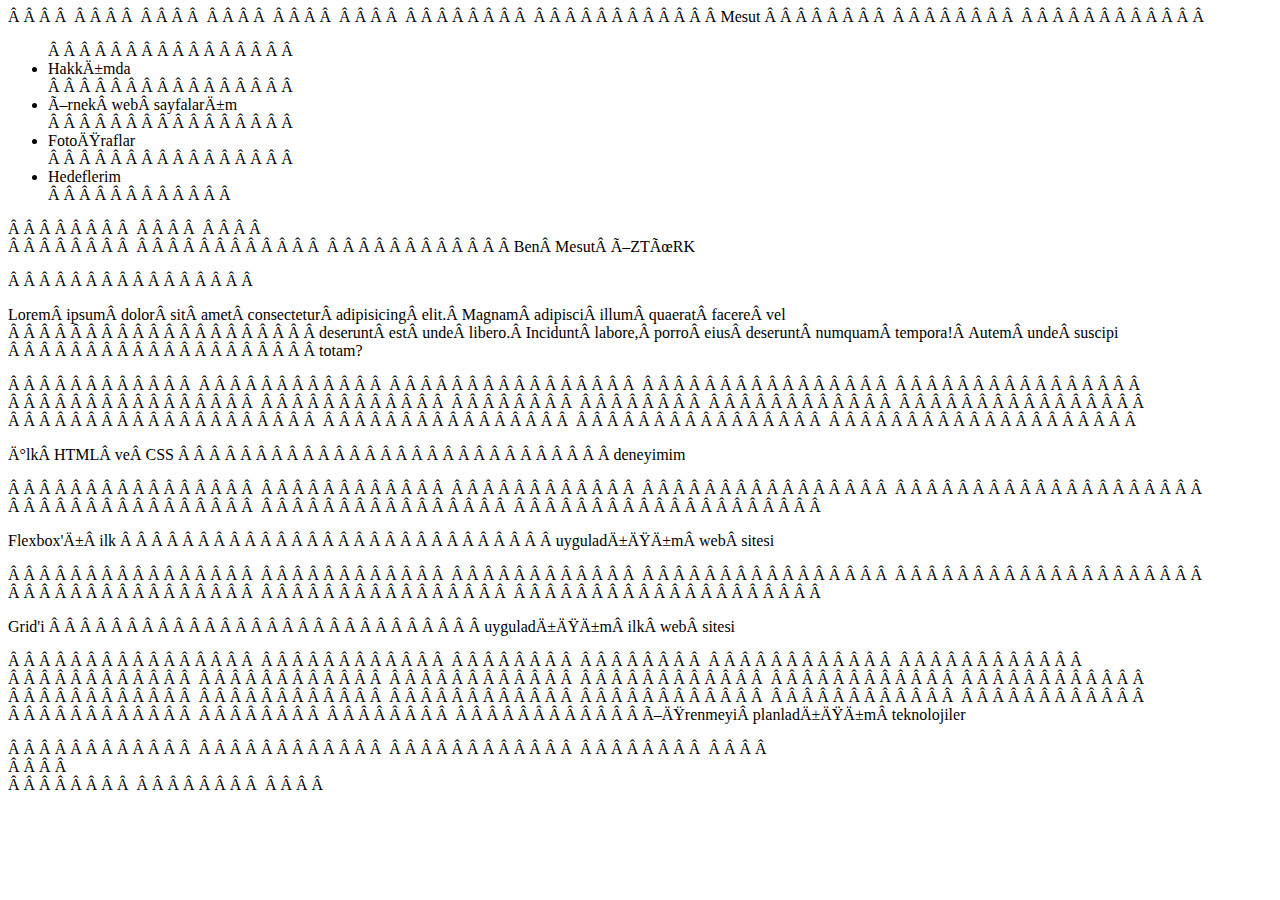
==== index.html @ 5a2f9ac0 "Update" ====
<!DOCTYPE html> 
 <html lang="en"> 
  
 <head> 
     <meta charset="UTF-8"> 
     <meta http-equiv="X-UA-Compatible" content="IE=edge"> 
     <meta name="viewport" content="width=device-width, initial-scale=1.0"> 
     <title>Document</title> 
     <link rel="stylesheet" href="style.css"> 
 </head> 
  
 <body> 
     <nav class="navigation"> 
         <div class="nav--right"> 
             <a href="#">Mesut</a> 
         </div> 
         <div class="nav--left"> 
             <ul> 
                 <li><a href="#works" class="about-me">Hakkımda</a></li> 
                 <li><a href="#samples" class="my-web-pages">Örnek web sayfalarım</a></li> 
                 <li><a href="#photos" class="my-photos">Fotoğraflar</a></li> 
                 <li><a href="#goals" class="my-goals">Hedeflerim</a></li> 
  
             </ul> 
         </div> 
  
     </nav> 
     <main> 
         <div id="works" class="works"> 
  
             <img src="images/1.jpg" alt="profile" class="profile"> 
             <div class="about"><p class="about-me__text">Ben <span>Mesut ÖZTÜRK</span></p> 
  
                 <p>Lorem ipsum dolor sit amet consectetur adipisicing elit. Magnam adipisci illum quaerat facere vel 
                     deserunt est unde libero. Incidunt labore, porro eius deserunt numquam tempora! Autem unde suscipi 
                     totam?</p></div> 
              
  
             <div class="links"> 
                 <div class="github"><a href="https://github.com/drmst" target="_blank"><img src="github.svg" alt="" 
                             class="svg"></a></div> 
                 <div class="linkedin"><a href="https://www.linkedin.com/in/mstoztrk/" target="_blank"><img 
                             src="linkedin.svg" alt="" class="svg"></a></div> 
                 <div class="codepen"><a href="https://codepen.io/drmst/" target="_blank"><img src="codepen.svg" alt="" 
                             class="svg"></a></div> 
                 <div class="instagram"><a href="https://www.instagram.com/oztmesut/" target="_blank"><img 
                             src="instagram.svg" alt="" class="svg"></a></div> 
  
             </div> 
         </div> 
         <div id="samples" class="samples"> 
             <div class="sample samples__stack"> 
                 <div class="sample--top"> 
                     <img src="images/stack.svg" alt="stack" class="stack-svg icon"> 
                 </div> 
                 <div class="sample--bottom sample--bottom__stack"> 
                     <p><a href="https://codepen.io/drmst/pen/zYLqzRN" class="link-text" target="_blank">İlk HTML ve CSS 
                             deneyimim</a></p> 
                 </div> 
             </div> 
             <div class="sample samples__bootstrap"> 
                 <div class="sample--top"> 
                     <img src="images/bootstrap.svg" alt="bootstrap" class="bootstrap-svg icon"> 
                 </div> 
                 <div class="sample--bottom sample--bottom__bootstrap"> 
                     <p><a href="https://codepen.io/drmst/pen/YzOyZRL" class="link-text" target="_blank">Flexbox'ı ilk 
                             uyguladığım web sitesi</a></p> 
                 </div> 
             </div> 
             <div class="sample samples__grid"> 
                 <div class="sample--top"> 
                     <img src="images/grid.svg" alt="grid" class="grid-svg icon"> 
                 </div> 
                 <div class="sample--bottom sample--bottom__grid"> 
                     <p><a href="https://codepen.io/drmst/pen/WNgQpaV" class="link-text" target="_blank">Grid'i 
                             uyguladığım ilk web sitesi</a></p> 
                 </div> 
             </div> 
         </div> 
         <div id="photos" class="photos"> 
             <img src="images/1.jpg" alt="" class="photo"> 
             <img src="images/2.jpg" alt="" class="photo"> 
             <img src="images/3.jpg" alt="" class="photo"> 
             <img src="images/4.jpg" alt="" class="photo"> 
             <img src="images/5.jpg" alt="" class="photo"> 
             <img src="images/6.jpg" alt="" class="photo"> 
             <img src="images/7.jpg" alt="" class="photo"> 
             <img src="images/8.jpg" alt="" class="photo"> 
             <img src="images/9.jpg" alt="" class="photo"> 
             <img src="images/10.jpg" alt="" class="photo"> 
             <img src="images/11.jpg" alt="" class="photo"> 
             <img src="images/12.jpg" alt="" class="photo"> 
             <img src="images/13.jpg" alt="" class="photo"> 
             <img src="images/14.jpg" alt="" class="photo"> 
             <img src="images/15.jpg" alt="" class="photo"> 
         </div> 
         <div id="goals" class="goals"> 
             <p class="hedefler">Öğrenmeyi planladığım teknolojiler</p> 
  
             <div class="goal javascript"><img src="/images/javascript.svg" alt="javascript" 
                     class="goal__svg javascript"></div> 
             <div class="goal react"><img src="/images/react.svg" alt="react" class="goal__svg react"></div> 
             <div class="goal json"><img src="/images/json.svg" alt="json" class="goal__svg json"></div> 
         </div> 
     </main> 
     <footer> 
         <div class="contact"> 
  
         </div> 
     </footer> 
 </body> 
  
 </html>
---- style.css ----
* {
    padding: 0px;
    margin: 0px;
    font-family: 'Segoe UI', Tahoma, Geneva, Verdana, sans-serif;
    list-style: none;
    text-decoration: none;
    box-sizing: border-box;
    scroll-behavior: smooth;
    max-width: 100%;
}




nav {
    height: 50px;
    width: 100%;
    background-color: #9e9d9d57;
    position: fixed;
    display: flex;
    justify-content: space-between;
    align-items: center;
    backdrop-filter: blur(20px);
    z-index: 999;
}


.nav--left li {
    display: inline;

}

.nav--left a {
    margin: auto 5px;
    padding: 5px;
    font-size: 16px;
    border-radius: 5px;
    color: #000000;
    text-shadow: 1px 1px 5px #ffffff;

}

.about-me {
    background-color: #E3FDFD;
}

.my-web-pages {
    background-color: #CBF1F5;
}

.my-goals {
    background-color: #71C9CE;
}

.my-photos {
    background-color: #A6E3E9;
}


.nav--right a {
    font-size: 20px;
    font-weight: 600;
    margin-left: 10px;
    padding: 5px;
    border-radius: 5%;
    background-color: #ffffff;

}

.works {
    height: 100vh;
    padding: 10vh 100px;
    background-color: #E3FDFD;
    font-size: 26px;
    display: flex;
    align-items: center;
    justify-content: center;
    flex-direction: column;
}

.about {
    width: 90vh;
    height: 60vh;
}

span {
    font-weight: 600;
}

p {
    display: block;
    text-align: center;
    padding: 40px 10%;
    font-size: 24px;

}

.profile {
    margin-top: min(20px, 5%);
    border-radius: 50%;
    height: 30vh;
    width: 30vh;
    object-fit: cover;
}

.links {
    display: flex;
    justify-content: center;
    margin-top: 30px;
}

.svg {
    width: 50px;
    padding: 10px;
}


.samples {
    display: flex;
    justify-content: center;
    width: 100vw;
    background-color: #CBF1F5;
}




.sample {
    min-width: 200px;
    max-width: 300px;
    height: 300px;
    border: solid black 1px;
    margin: 100px 20px;
    border-radius: 25px 0 25px 0;
}

.sample--top {
    height: 30%;
    display: flex;
    justify-content: center;
    align-items: center;
}

.sample--bottom {
    height: 70%;
    border-radius: 25px 0 25px 0;

}

.sample--bottom__stack {
    background-color: #a4f2c6;
}

.sample--bottom__bootstrap {
    background-color: #d7a4f2;
}

.sample--bottom__grid {
    background-color: #eff2a4;
}

.icon {
    height: 60%;

}

.link-text {
    color: black;
}

.link-text:visited {
    color: black;
}

.link-text:hover {
    color: blue;
    text-decoration: underline;

}

.photos {
    display: flex;
    flex-wrap: wrap;
    background-color: #A6E3E9;
    justify-content: space-around;
    padding: 20px 200px;

}

.photos>img:hover {
    transform: scale(110%);
    transition: 0.2s;
}

.photo {
    max-height: 330px;
    max-width: 250px;
    height: auto;
    display: block;
    margin: 10px;
    object-fit: cover;
    border-radius: 15px;
}

.goals {
    height: 100vh;
    background-color: #71C9CE;
    display: flex;
    align-items: center;
    justify-content: center;
}

.goal {
    min-width: 200px;
    max-width: 300px;
    height: 300px;
    border: solid 1px black;
    margin: 10px 20px;
    border-radius: 25px 0 25px 0;
    display: flex;
    justify-content: center;
    align-items: center;
}

.hedefler {
    font-size: 24px;
}

.goal__svg {
    height: 50%;
}

.javascript {
    background-color: #e1e81c;
}

.react {
    background-color: #25d5e5;
}

.json {
    background-color: #bbbbbb;
}

@media screen and (max-width: 1000px) {
    .samples {
        display: flex;
        flex-wrap: wrap;
    }

    .sample {
        width: 40%;
        height: 300px;
        border: solid black 1px;
        margin: 50px 20px;
        border-radius: 25px 0 25px 0;
    }

    .photo {
        width: 45%;
        height: auto;
        display: block;
        margin: 10px;
        object-fit: cover;
        border-radius: 15px;
    }

    .goals {
        display: flex;
        flex-wrap: wrap;
    }

    .goal {

        width: 40%;
        border: solid 1px black;
        margin: 10px 20px;
        border-radius: 25px 0 25px 0;
        display: flex;
        justify-content: center;
        align-items: center;
    }
}
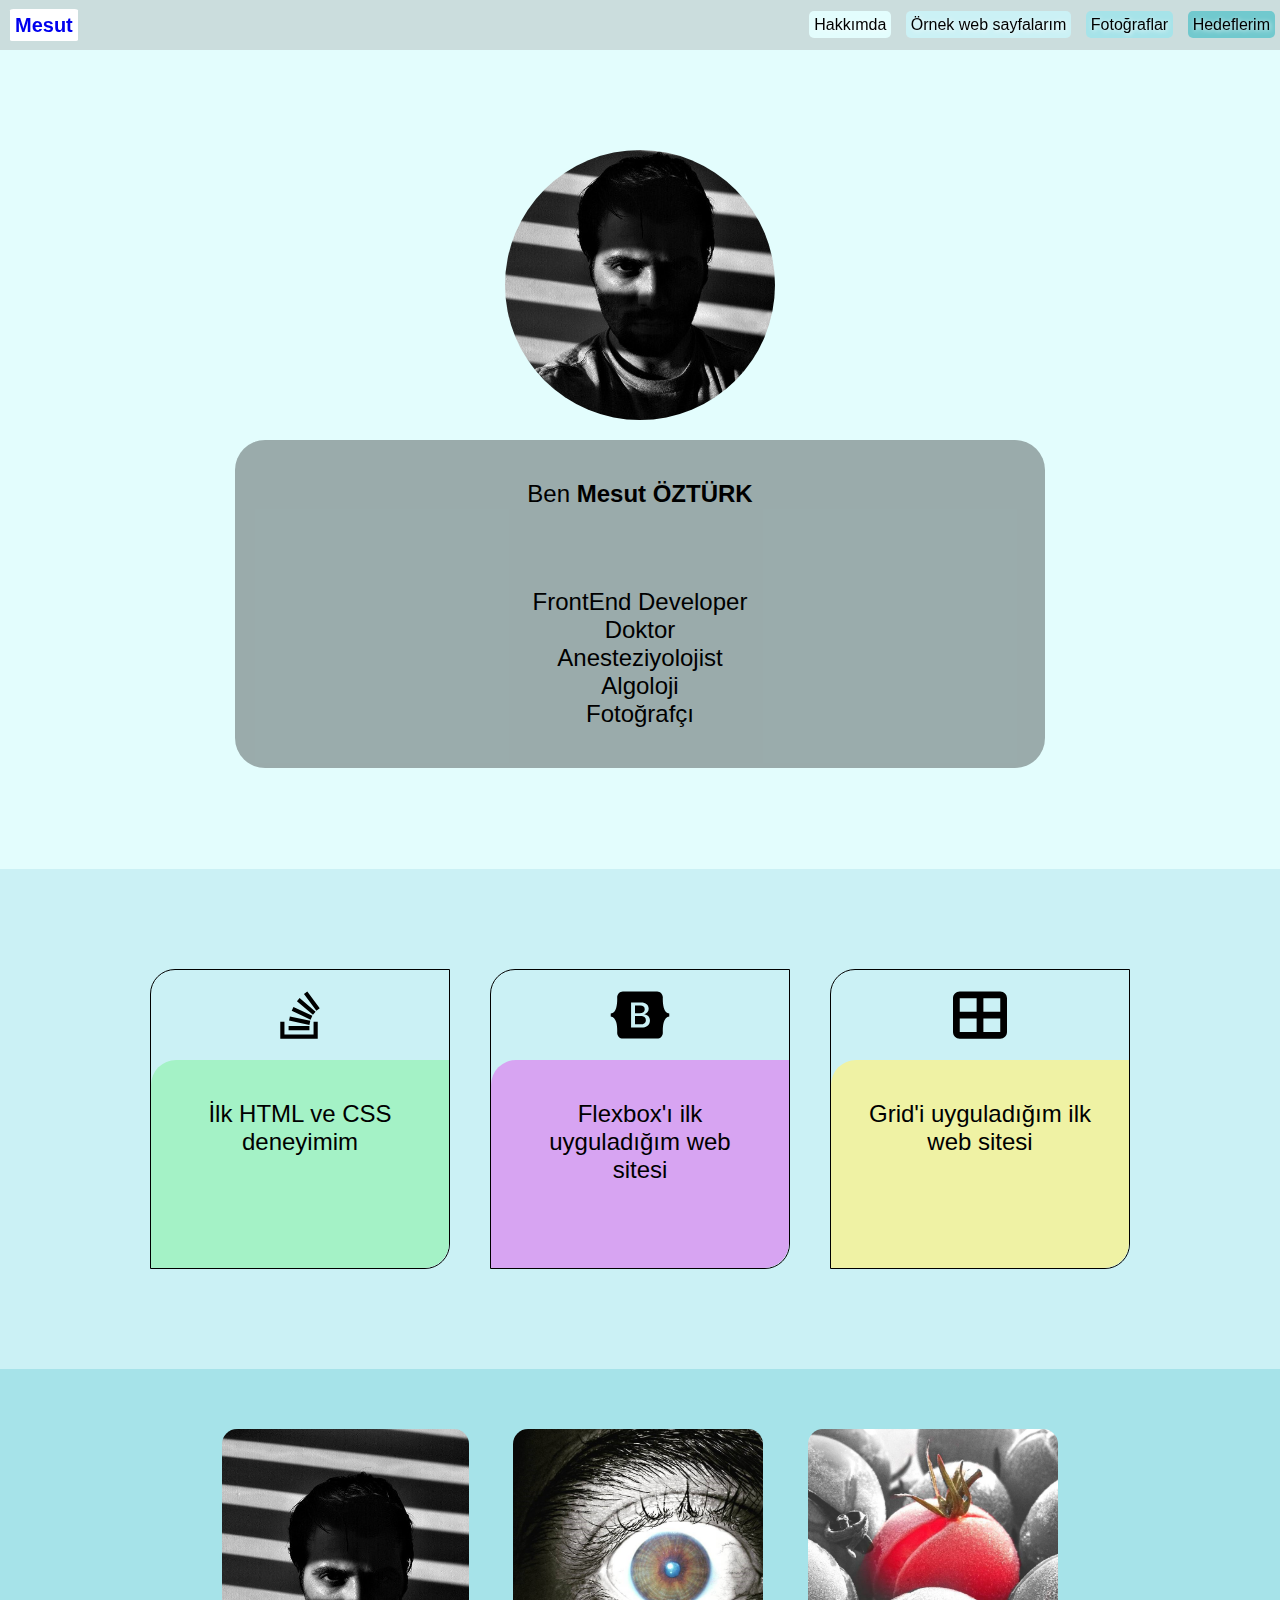
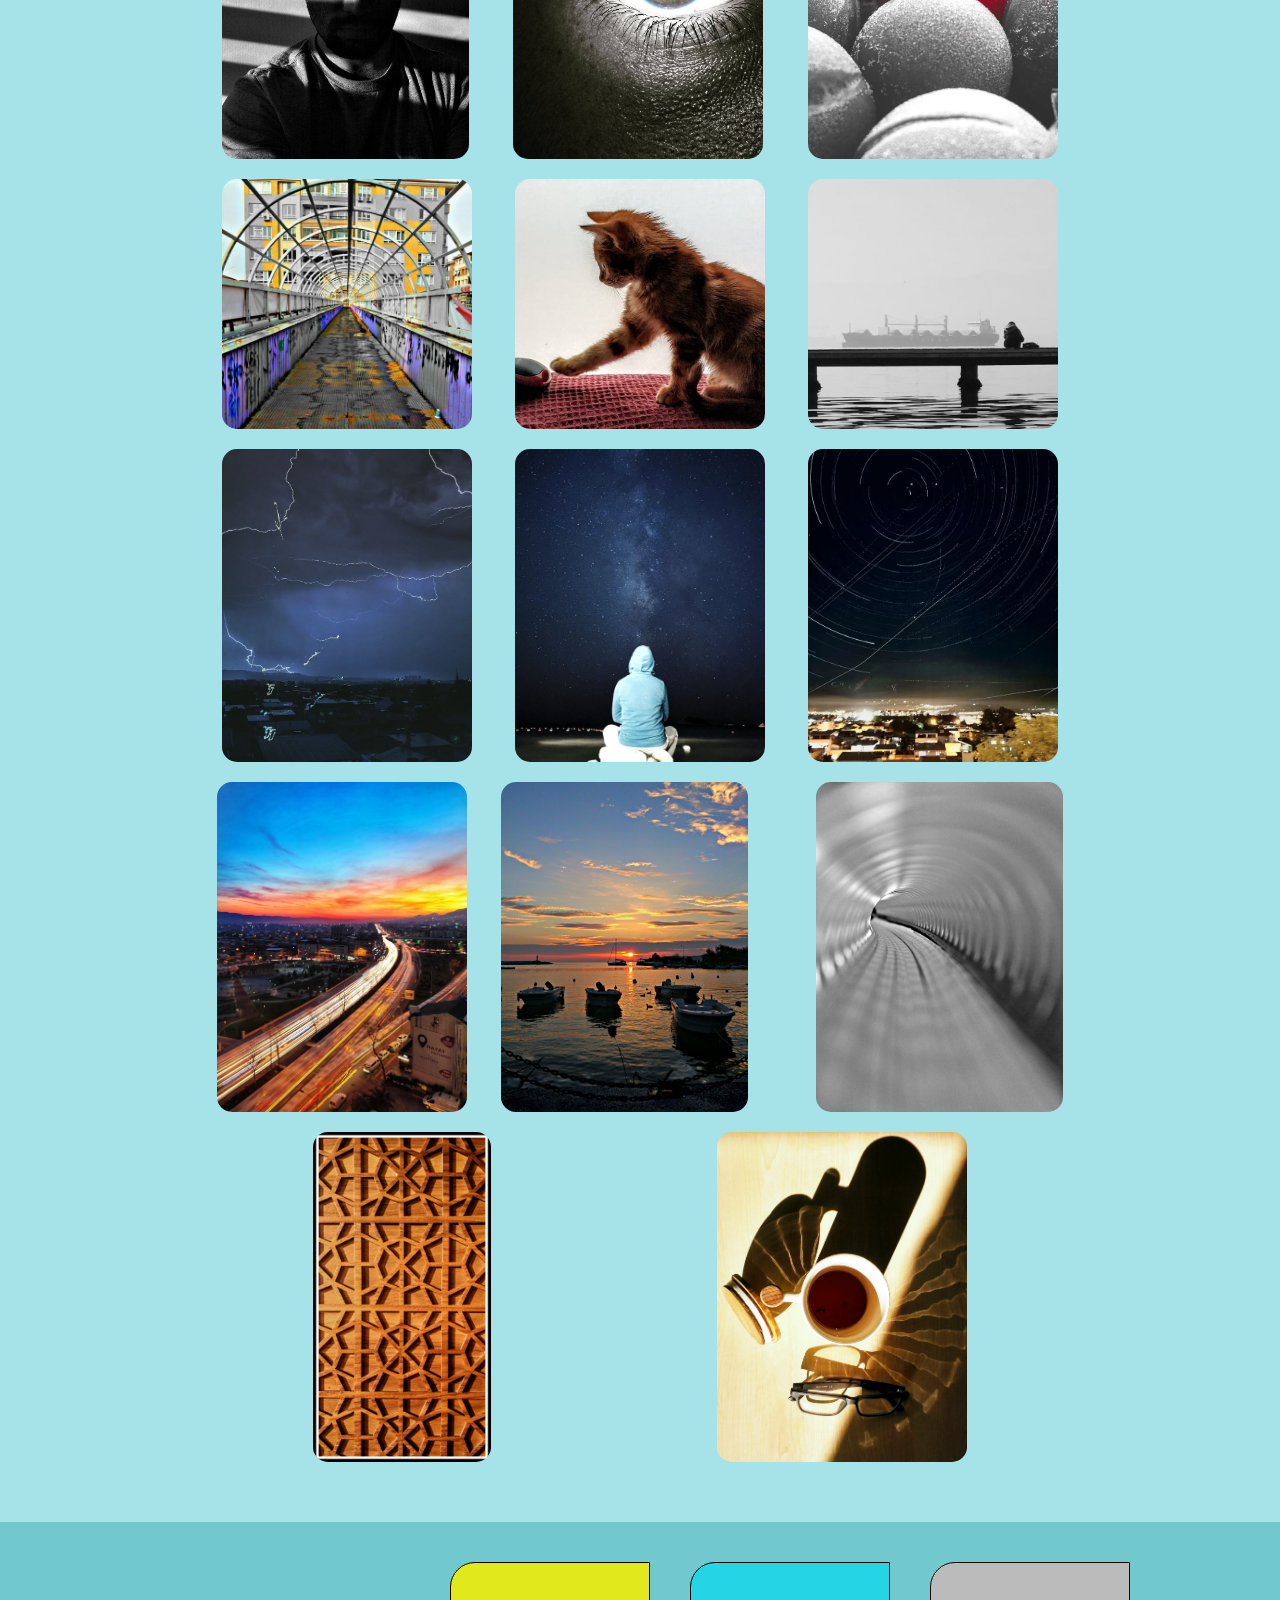
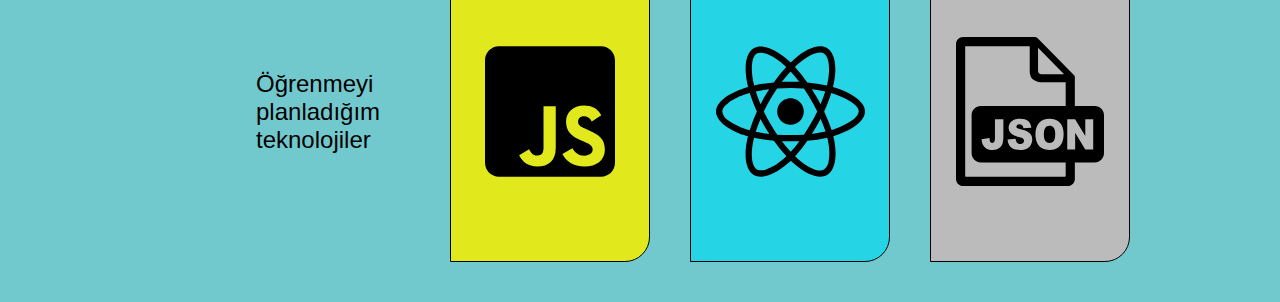
==== commit 4c7624b3: "Update index.html" ====
--- a/index.html
+++ b/index.html
@@ -1,113 +1,113 @@
-<!DOCTYPE html> 
- <html lang="en"> 
-  
- <head> 
-     <meta charset="UTF-8"> 
-     <meta http-equiv="X-UA-Compatible" content="IE=edge"> 
-     <meta name="viewport" content="width=device-width, initial-scale=1.0"> 
-     <title>Document</title> 
-     <link rel="stylesheet" href="style.css"> 
- </head> 
-  
- <body> 
-     <nav class="navigation"> 
-         <div class="nav--right"> 
-             <a href="#">Mesut</a> 
-         </div> 
-         <div class="nav--left"> 
-             <ul> 
-                 <li><a href="#works" class="about-me">Hakkımda</a></li> 
-                 <li><a href="#samples" class="my-web-pages">Örnek web sayfalarım</a></li> 
-                 <li><a href="#photos" class="my-photos">Fotoğraflar</a></li> 
-                 <li><a href="#goals" class="my-goals">Hedeflerim</a></li> 
-  
-             </ul> 
-         </div> 
-  
-     </nav> 
-     <main> 
-         <div id="works" class="works"> 
-  
-             <img src="images/1.jpg" alt="profile" class="profile"> 
-             <div class="about"><p class="about-me__text">Ben <span>Mesut ÖZTÜRK</span></p> 
-  
-                 <p>Lorem ipsum dolor sit amet consectetur adipisicing elit. Magnam adipisci illum quaerat facere vel 
-                     deserunt est unde libero. Incidunt labore, porro eius deserunt numquam tempora! Autem unde suscipi 
-                     totam?</p></div> 
-              
-  
-             <div class="links"> 
-                 <div class="github"><a href="https://github.com/drmst" target="_blank"><img src="github.svg" alt="" 
-                             class="svg"></a></div> 
-                 <div class="linkedin"><a href="https://www.linkedin.com/in/mstoztrk/" target="_blank"><img 
-                             src="linkedin.svg" alt="" class="svg"></a></div> 
-                 <div class="codepen"><a href="https://codepen.io/drmst/" target="_blank"><img src="codepen.svg" alt="" 
-                             class="svg"></a></div> 
-                 <div class="instagram"><a href="https://www.instagram.com/oztmesut/" target="_blank"><img 
-                             src="instagram.svg" alt="" class="svg"></a></div> 
-  
-             </div> 
-         </div> 
-         <div id="samples" class="samples"> 
-             <div class="sample samples__stack"> 
-                 <div class="sample--top"> 
-                     <img src="images/stack.svg" alt="stack" class="stack-svg icon"> 
-                 </div> 
-                 <div class="sample--bottom sample--bottom__stack"> 
-                     <p><a href="https://codepen.io/drmst/pen/zYLqzRN" class="link-text" target="_blank">İlk HTML ve CSS 
-                             deneyimim</a></p> 
-                 </div> 
-             </div> 
-             <div class="sample samples__bootstrap"> 
-                 <div class="sample--top"> 
-                     <img src="images/bootstrap.svg" alt="bootstrap" class="bootstrap-svg icon"> 
-                 </div> 
-                 <div class="sample--bottom sample--bottom__bootstrap"> 
-                     <p><a href="https://codepen.io/drmst/pen/YzOyZRL" class="link-text" target="_blank">Flexbox'ı ilk 
-                             uyguladığım web sitesi</a></p> 
-                 </div> 
-             </div> 
-             <div class="sample samples__grid"> 
-                 <div class="sample--top"> 
-                     <img src="images/grid.svg" alt="grid" class="grid-svg icon"> 
-                 </div> 
-                 <div class="sample--bottom sample--bottom__grid"> 
-                     <p><a href="https://codepen.io/drmst/pen/WNgQpaV" class="link-text" target="_blank">Grid'i 
-                             uyguladığım ilk web sitesi</a></p> 
-                 </div> 
-             </div> 
-         </div> 
-         <div id="photos" class="photos"> 
-             <img src="images/1.jpg" alt="" class="photo"> 
-             <img src="images/2.jpg" alt="" class="photo"> 
-             <img src="images/3.jpg" alt="" class="photo"> 
-             <img src="images/4.jpg" alt="" class="photo"> 
-             <img src="images/5.jpg" alt="" class="photo"> 
-             <img src="images/6.jpg" alt="" class="photo"> 
-             <img src="images/7.jpg" alt="" class="photo"> 
-             <img src="images/8.jpg" alt="" class="photo"> 
-             <img src="images/9.jpg" alt="" class="photo"> 
-             <img src="images/10.jpg" alt="" class="photo"> 
-             <img src="images/11.jpg" alt="" class="photo"> 
-             <img src="images/12.jpg" alt="" class="photo"> 
-             <img src="images/13.jpg" alt="" class="photo"> 
-             <img src="images/14.jpg" alt="" class="photo"> 
-             <img src="images/15.jpg" alt="" class="photo"> 
-         </div> 
-         <div id="goals" class="goals"> 
-             <p class="hedefler">Öğrenmeyi planladığım teknolojiler</p> 
-  
-             <div class="goal javascript"><img src="/images/javascript.svg" alt="javascript" 
-                     class="goal__svg javascript"></div> 
-             <div class="goal react"><img src="/images/react.svg" alt="react" class="goal__svg react"></div> 
-             <div class="goal json"><img src="/images/json.svg" alt="json" class="goal__svg json"></div> 
-         </div> 
-     </main> 
-     <footer> 
-         <div class="contact"> 
-  
-         </div> 
-     </footer> 
- </body> 
-  
- </html>
+<!DOCTYPE html>
+<html lang="en">
+
+<head>
+    <meta charset="UTF-8">
+    <meta http-equiv="X-UA-Compatible" content="IE=edge">
+    <meta name="viewport" content="width=device-width, initial-scale=1.0">
+    <title>Document</title>
+    <link rel="stylesheet" href="style.css">
+</head>
+
+<body>
+    <nav class="navigation">
+        <div class="nav--right">
+            <a href="#">Mesut</a>
+        </div>
+        <div class="nav--left">
+            <ul>
+                <li><a href="#works" class="about-me">Hakkımda</a></li>
+                <li><a href="#samples" class="my-web-pages">Örnek web sayfalarım</a></li>
+                <li><a href="#photos" class="my-photos">Fotoğraflar</a></li>
+                <li><a href="#goals" class="my-goals">Hedeflerim</a></li>
+
+            </ul>
+        </div>
+
+    </nav>
+    <main>
+        <div id="works" class="works">
+
+            <img src="images/1.jpg" alt="profile" class="profile">
+            <div class="about"><p class="about-me__text">Ben <span>Mesut ÖZTÜRK</span></p>
+
+                <p>FrontEnd Developer<br>Doktor<br>Anesteziyolojist<br>Algoloji<br>Fotoğrafçı<br>
+
+                    </p></div>
+            
+
+            <div class="links">
+                <div class="github"><a href="https://github.com/drmst" target="_blank"><img src="github.svg" alt=""
+                            class="svg"></a></div>
+                <div class="linkedin"><a href="https://www.linkedin.com/in/mstoztrk/" target="_blank"><img
+                            src="linkedin.svg" alt="" class="svg"></a></div>
+                <div class="codepen"><a href="https://codepen.io/drmst/" target="_blank"><img src="codepen.svg" alt=""
+                            class="svg"></a></div>
+                <div class="instagram"><a href="https://www.instagram.com/oztmesut/" target="_blank"><img
+                            src="instagram.svg" alt="" class="svg"></a></div>
+
+            </div>
+        </div>
+        <div id="samples" class="samples">
+            <div class="sample samples__stack">
+                <div class="sample--top">
+                    <img src="images/stack.svg" alt="stack" class="stack-svg icon">
+                </div>
+                <div class="sample--bottom sample--bottom__stack">
+                    <p><a href="https://codepen.io/drmst/pen/zYLqzRN" class="link-text" target="_blank">İlk HTML ve CSS
+                            deneyimim</a></p>
+                </div>
+            </div>
+            <div class="sample samples__bootstrap">
+                <div class="sample--top">
+                    <img src="images/bootstrap.svg" alt="bootstrap" class="bootstrap-svg icon">
+                </div>
+                <div class="sample--bottom sample--bottom__bootstrap">
+                    <p><a href="https://codepen.io/drmst/pen/YzOyZRL" class="link-text" target="_blank">Flexbox'ı ilk
+                            uyguladığım web sitesi</a></p>
+                </div>
+            </div>
+            <div class="sample samples__grid">
+                <div class="sample--top">
+                    <img src="images/grid.svg" alt="grid" class="grid-svg icon">
+                </div>
+                <div class="sample--bottom sample--bottom__grid">
+                    <p><a href="https://codepen.io/drmst/pen/WNgQpaV" class="link-text" target="_blank">Grid'i
+                            uyguladığım ilk web sitesi</a></p>
+                </div>
+            </div>
+        </div>
+        <div id="photos" class="photos">
+            <img src="images/1.jpg" alt="" class="photo">
+            <img src="images/2.jpg" alt="" class="photo">
+            <img src="images/3.jpg" alt="" class="photo">
+            <img src="images/4.jpg" alt="" class="photo">
+            <img src="images/5.jpg" alt="" class="photo">
+            <img src="images/6.jpg" alt="" class="photo">
+            <img src="images/7.jpg" alt="" class="photo">
+            <img src="images/8.jpg" alt="" class="photo">
+            <img src="images/9.jpg" alt="" class="photo">
+            <img src="images/10.jpg" alt="" class="photo">
+            <img src="images/11.jpg" alt="" class="photo">
+            <img src="images/12.jpg" alt="" class="photo">
+            <img src="images/13.jpg" alt="" class="photo">
+            <img src="images/14.jpg" alt="" class="photo">
+            <img src="images/15.jpg" alt="" class="photo">
+        </div>
+        <div id="goals" class="goals">
+            <p class="hedefler">Öğrenmeyi planladığım teknolojiler</p>
+
+            <div class="goal javascript"><img src="/images/javascript.svg" alt="javascript"
+                    class="goal__svg javascript"></div>
+            <div class="goal react"><img src="/images/react.svg" alt="react" class="goal__svg react"></div>
+            <div class="goal json"><img src="/images/json.svg" alt="json" class="goal__svg json"></div>
+        </div>
+    </main>
+    <footer>
+        <div class="contact">
+
+        </div>
+    </footer>
+</body>
+
+</html>
--- a/style.css
+++ b/style.css
@@ -68,8 +68,7 @@
 }
 
 .works {
-    height: 100vh;
-    padding: 10vh 100px;
+    padding: 5% 100px  20px  100px;
     background-color: #E3FDFD;
     font-size: 26px;
     display: flex;
@@ -79,8 +78,10 @@
 }
 
 .about {
+    margin: 20px;
     width: 90vh;
-    height: 60vh;
+    border-radius: 30px;
+    background-color: #00000052;
 }
 
 span {
@@ -96,7 +97,8 @@
 }
 
 .profile {
-    margin-top: min(20px, 5%);
+    
+    margin-top: 8%;
     border-radius: 50%;
     height: 30vh;
     width: 30vh;
@@ -183,7 +185,8 @@
     flex-wrap: wrap;
     background-color: #A6E3E9;
     justify-content: space-around;
-    padding: 20px 200px;
+    padding: 50px 200px;
+   
 
 }
 
@@ -203,7 +206,7 @@
 }
 
 .goals {
-    height: 100vh;
+    padding: 30px 10px;
     background-color: #71C9CE;
     display: flex;
     align-items: center;
@@ -224,6 +227,7 @@
 
 .hedefler {
     font-size: 24px;
+    max-width:300px;
 }
 
 .goal__svg {
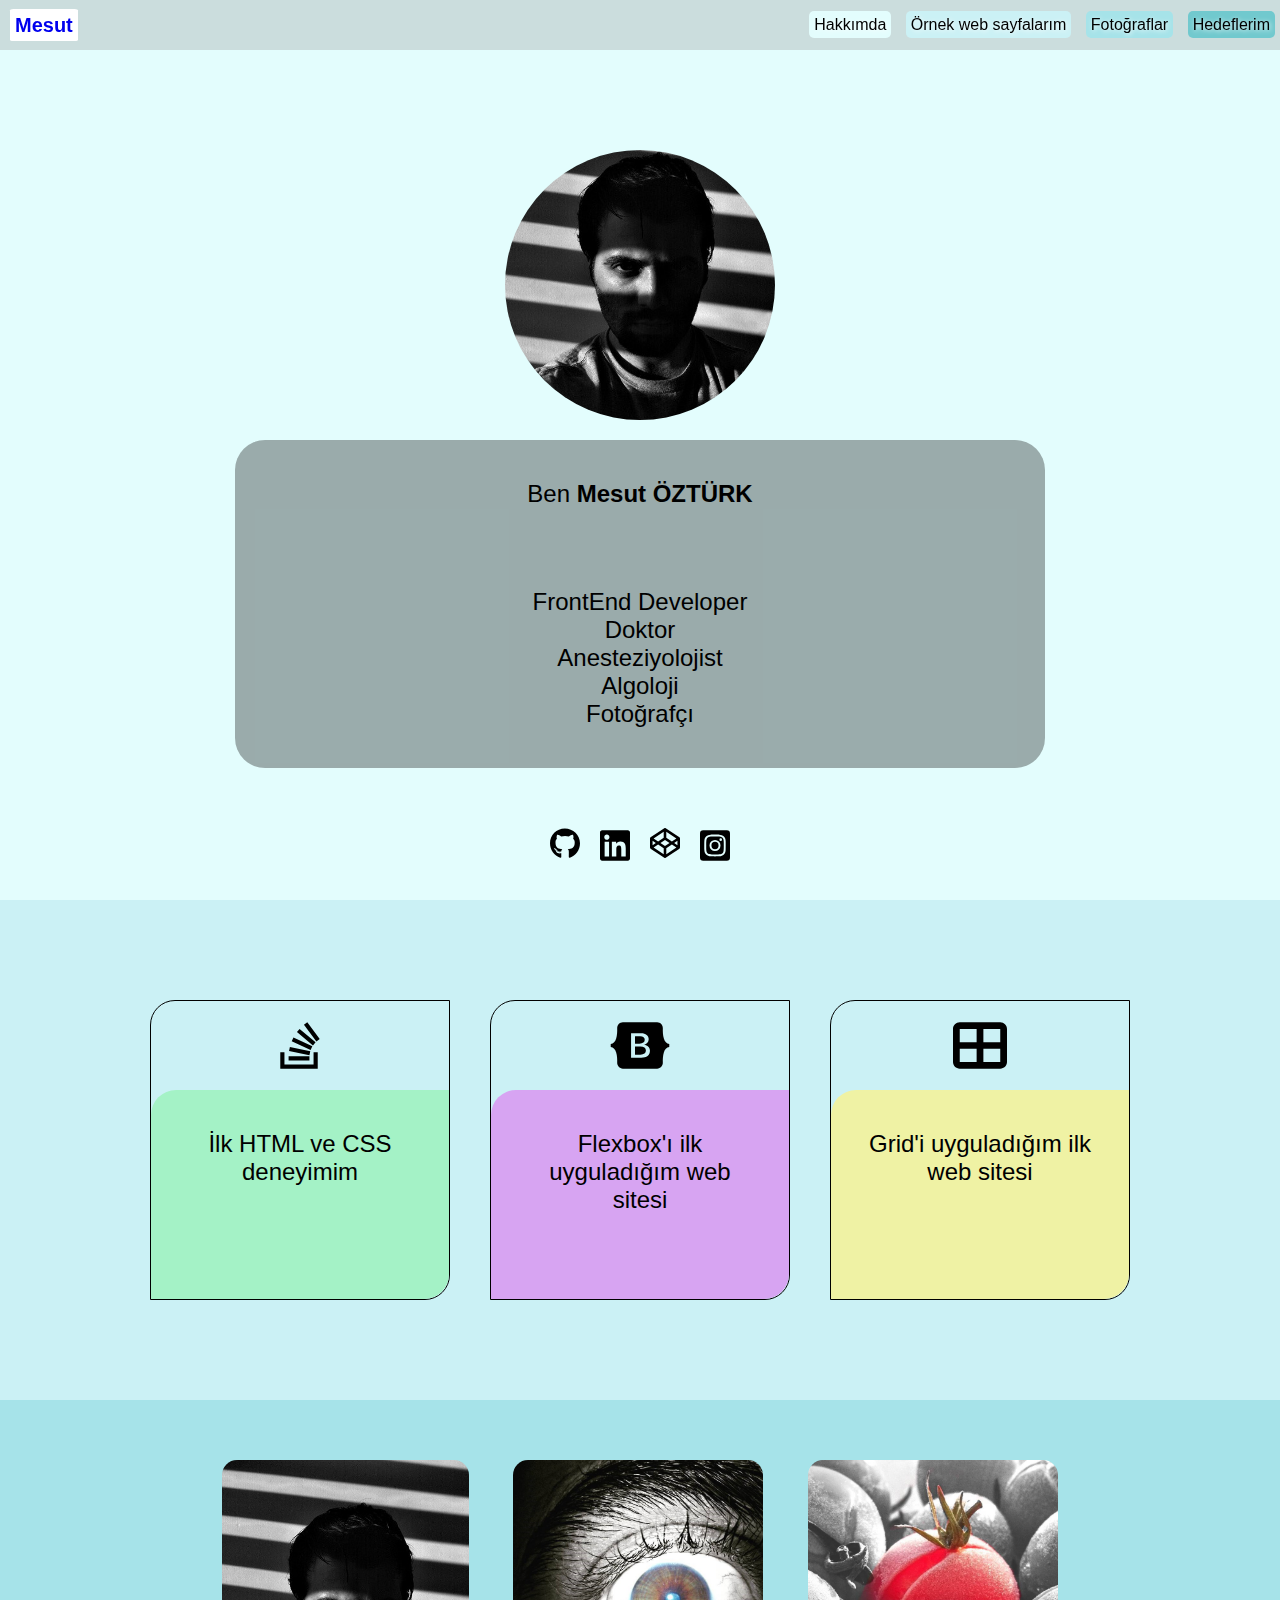
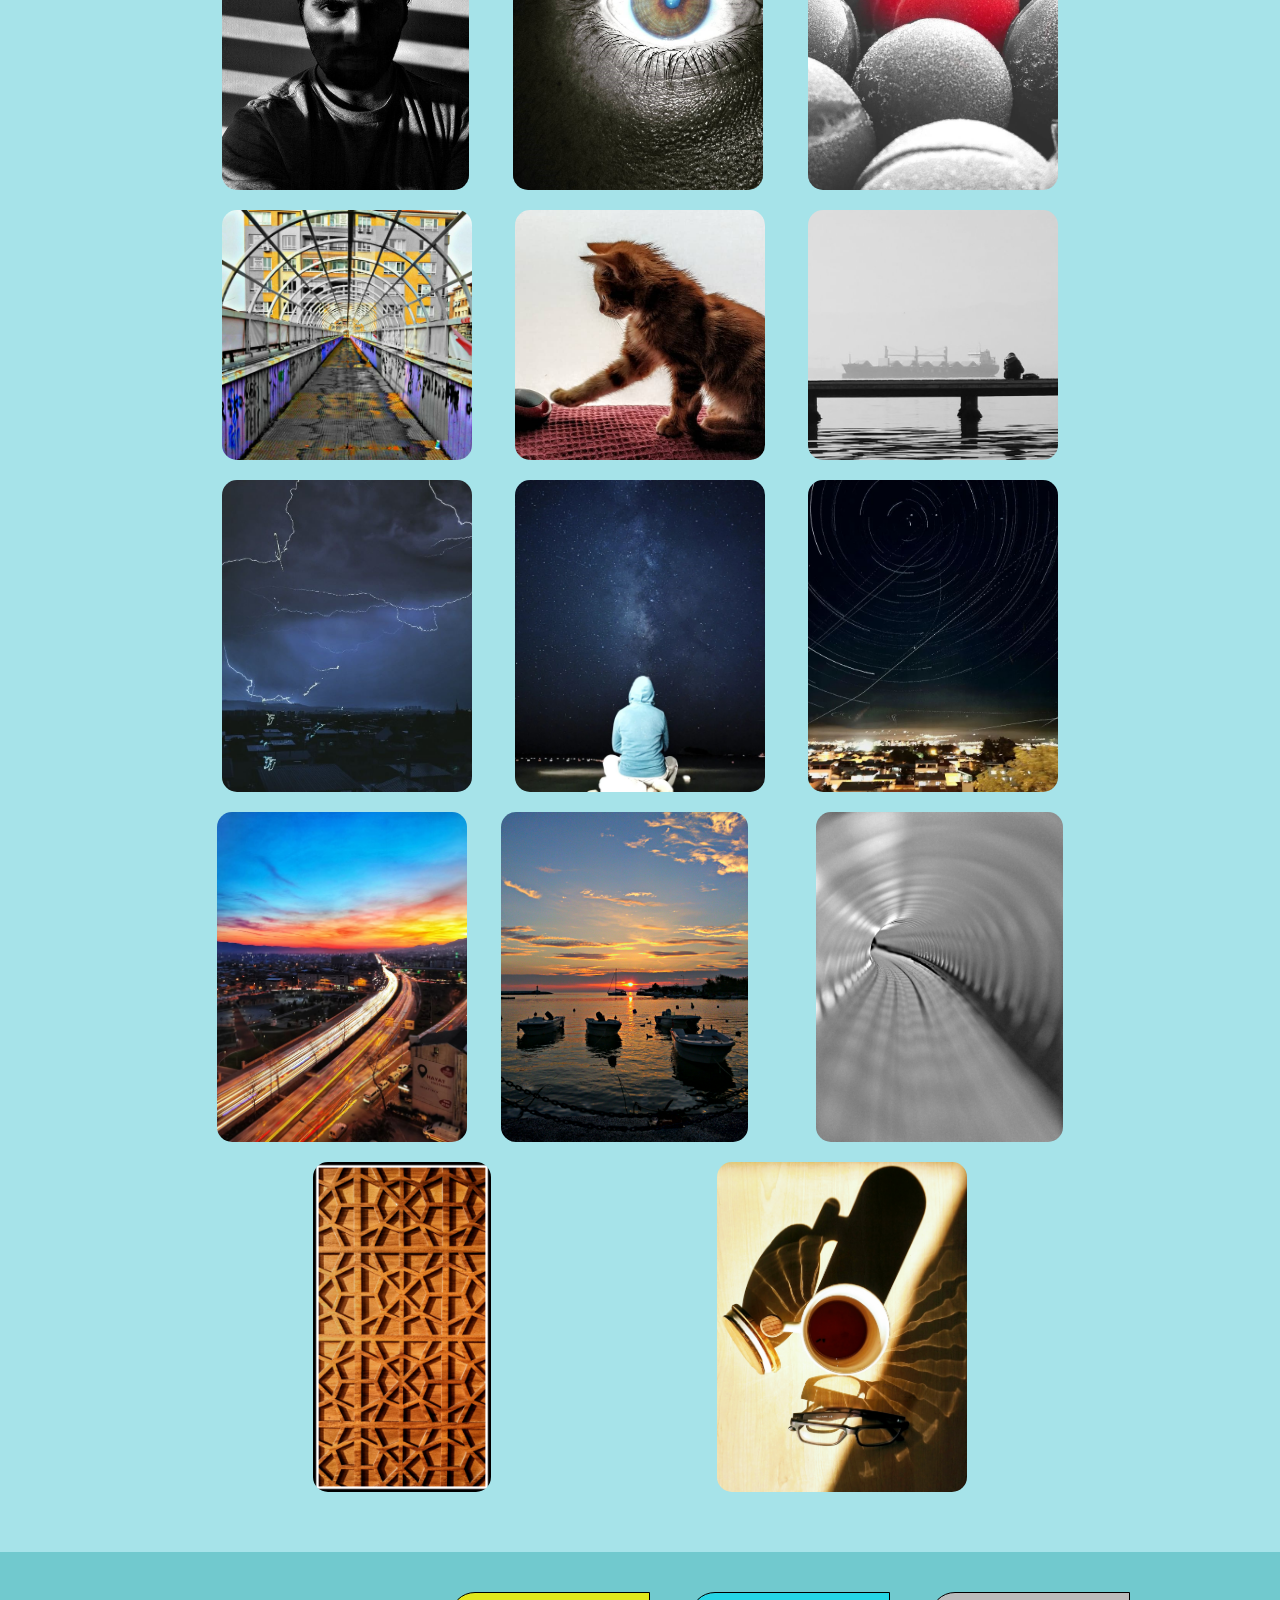
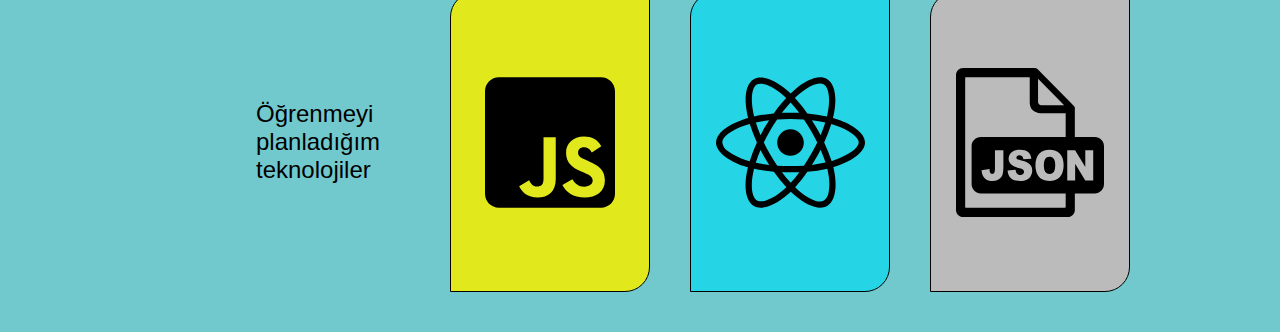
==== commit bed84e78: "Update index.html" ====
--- a/index.html
+++ b/index.html
@@ -5,7 +5,7 @@
     <meta charset="UTF-8">
     <meta http-equiv="X-UA-Compatible" content="IE=edge">
     <meta name="viewport" content="width=device-width, initial-scale=1.0">
-    <title>Document</title>
+    <title>Mesut Portfolio</title>
     <link rel="stylesheet" href="style.css">
 </head>
 
@@ -37,14 +37,14 @@
             
 
             <div class="links">
-                <div class="github"><a href="https://github.com/drmst" target="_blank"><img src="github.svg" alt=""
+                <div class="github"><a href="https://github.com/drmst" target="_blank"><img src="images/github.svg" alt=""
                             class="svg"></a></div>
                 <div class="linkedin"><a href="https://www.linkedin.com/in/mstoztrk/" target="_blank"><img
-                            src="linkedin.svg" alt="" class="svg"></a></div>
-                <div class="codepen"><a href="https://codepen.io/drmst/" target="_blank"><img src="codepen.svg" alt=""
+                            src="images/linkedin.svg" alt="" class="svg"></a></div>
+                <div class="codepen"><a href="https://codepen.io/drmst/" target="_blank"><img src="images/codepen.svg" alt=""
                             class="svg"></a></div>
                 <div class="instagram"><a href="https://www.instagram.com/oztmesut/" target="_blank"><img
-                            src="instagram.svg" alt="" class="svg"></a></div>
+                            src="images/instagram.svg" alt="" class="svg"></a></div>
 
             </div>
         </div>
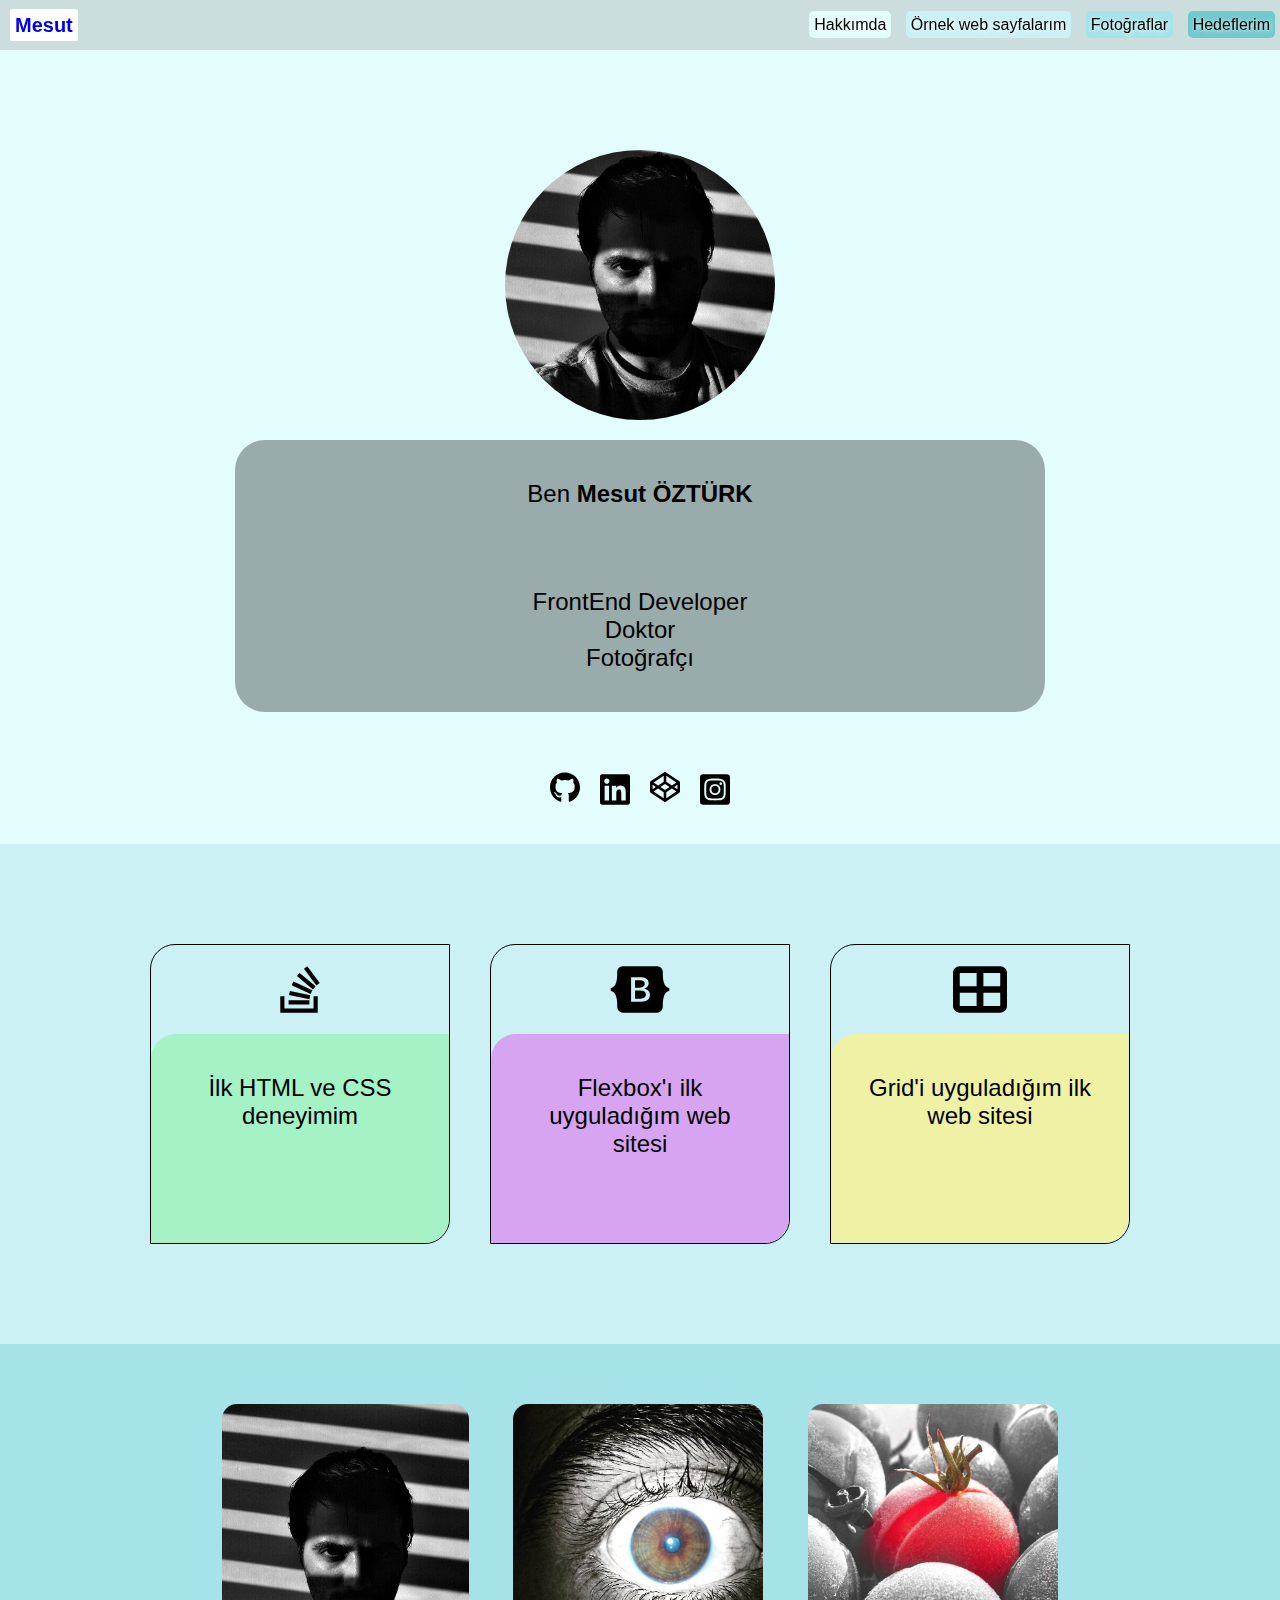
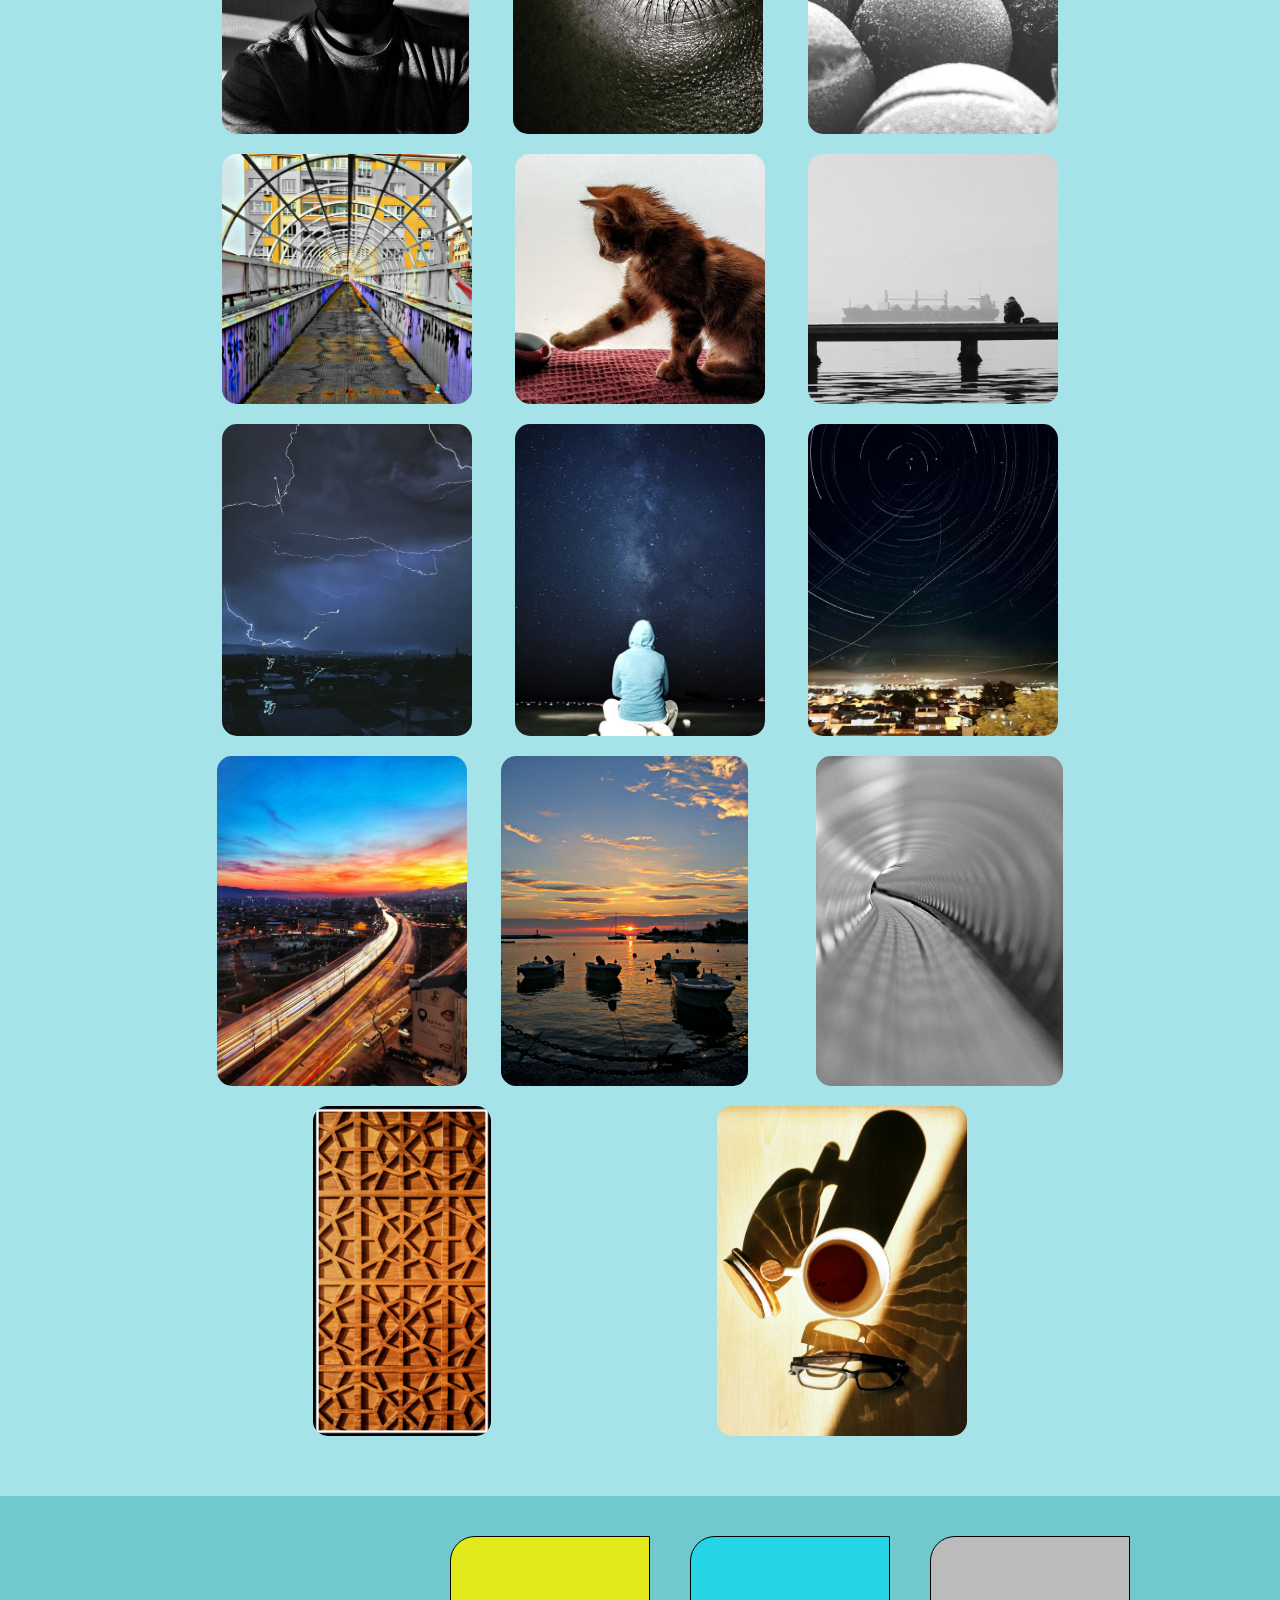
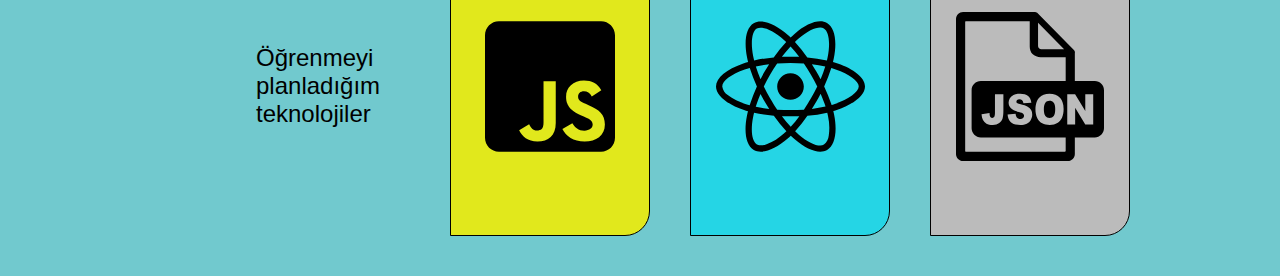
==== commit 9d0411ec: "Update index.html" ====
--- a/index.html
+++ b/index.html
@@ -31,7 +31,7 @@
             <img src="images/1.jpg" alt="profile" class="profile">
             <div class="about"><p class="about-me__text">Ben <span>Mesut ÖZTÜRK</span></p>
 
-                <p>FrontEnd Developer<br>Doktor<br>Anesteziyolojist<br>Algoloji<br>Fotoğrafçı<br>
+                <p>FrontEnd Developer<br>Doktor<br>Fotoğrafçı<br>
 
                     </p></div>
             
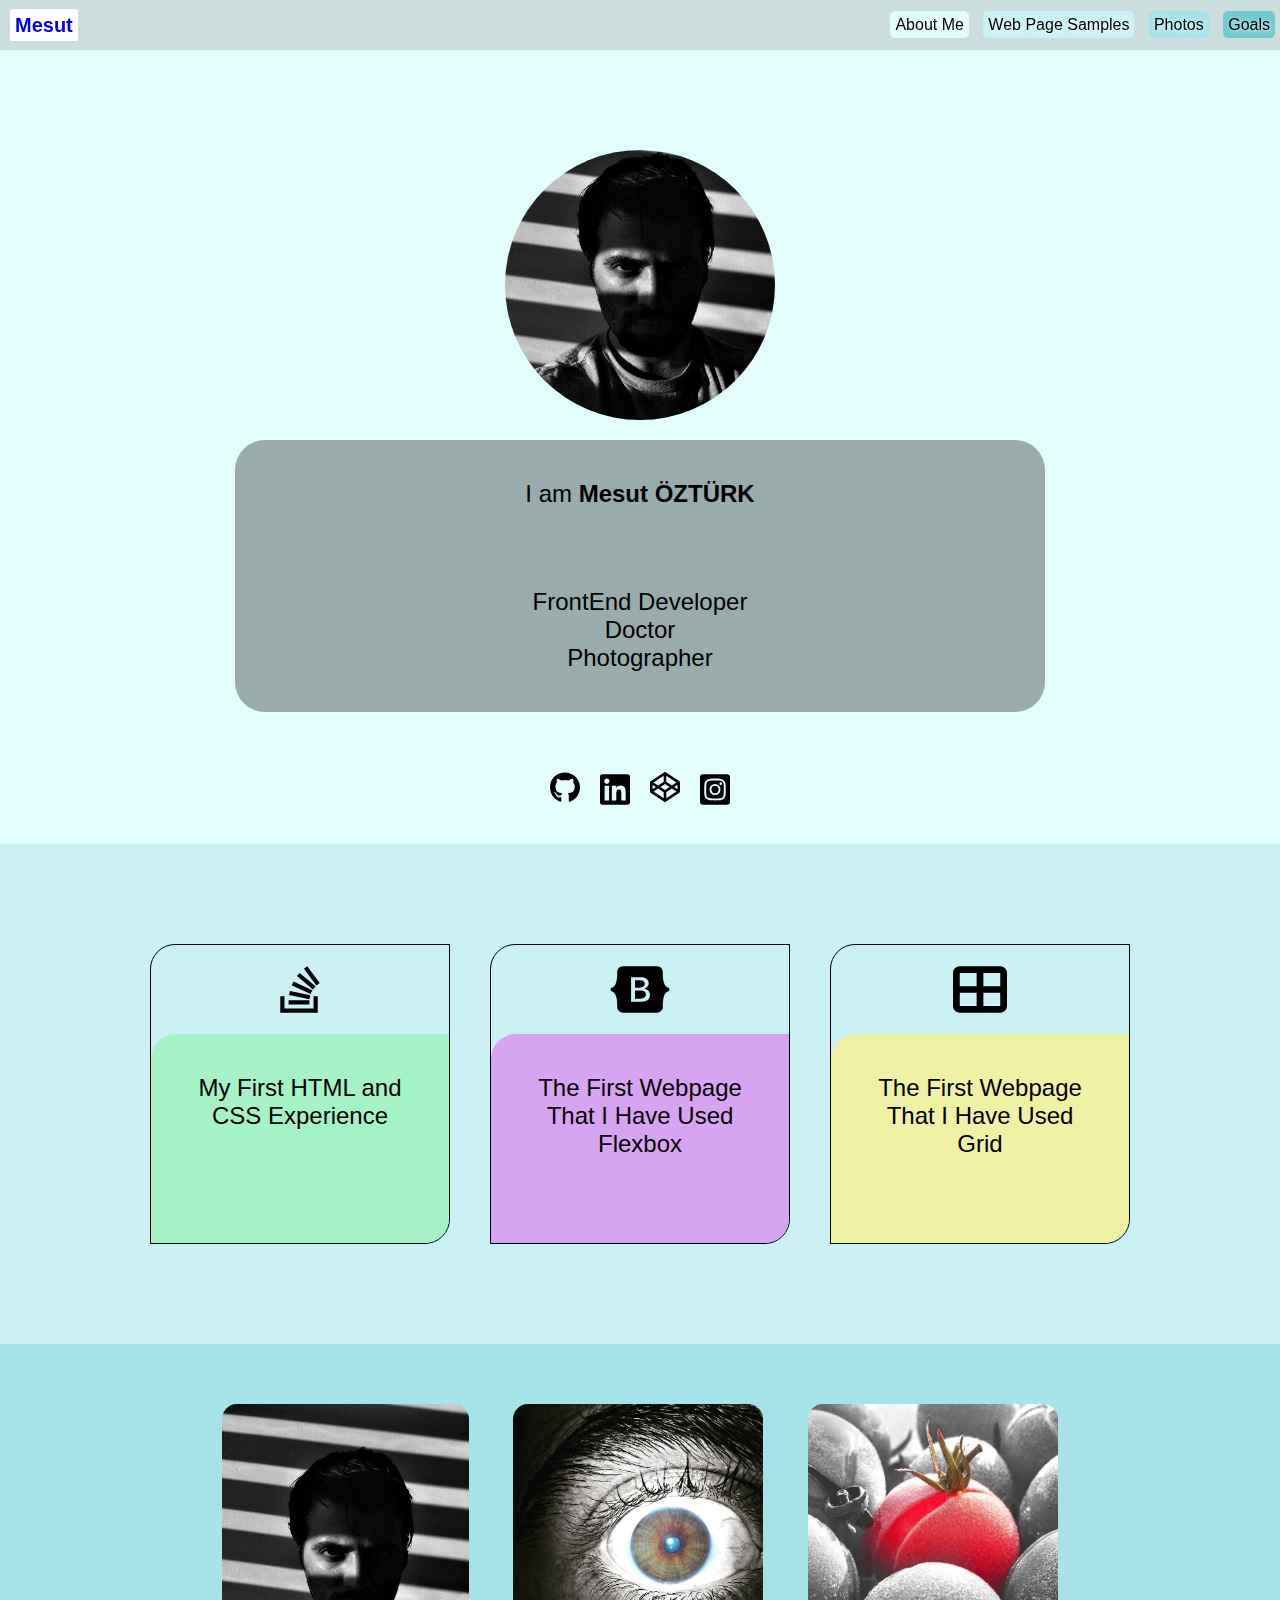
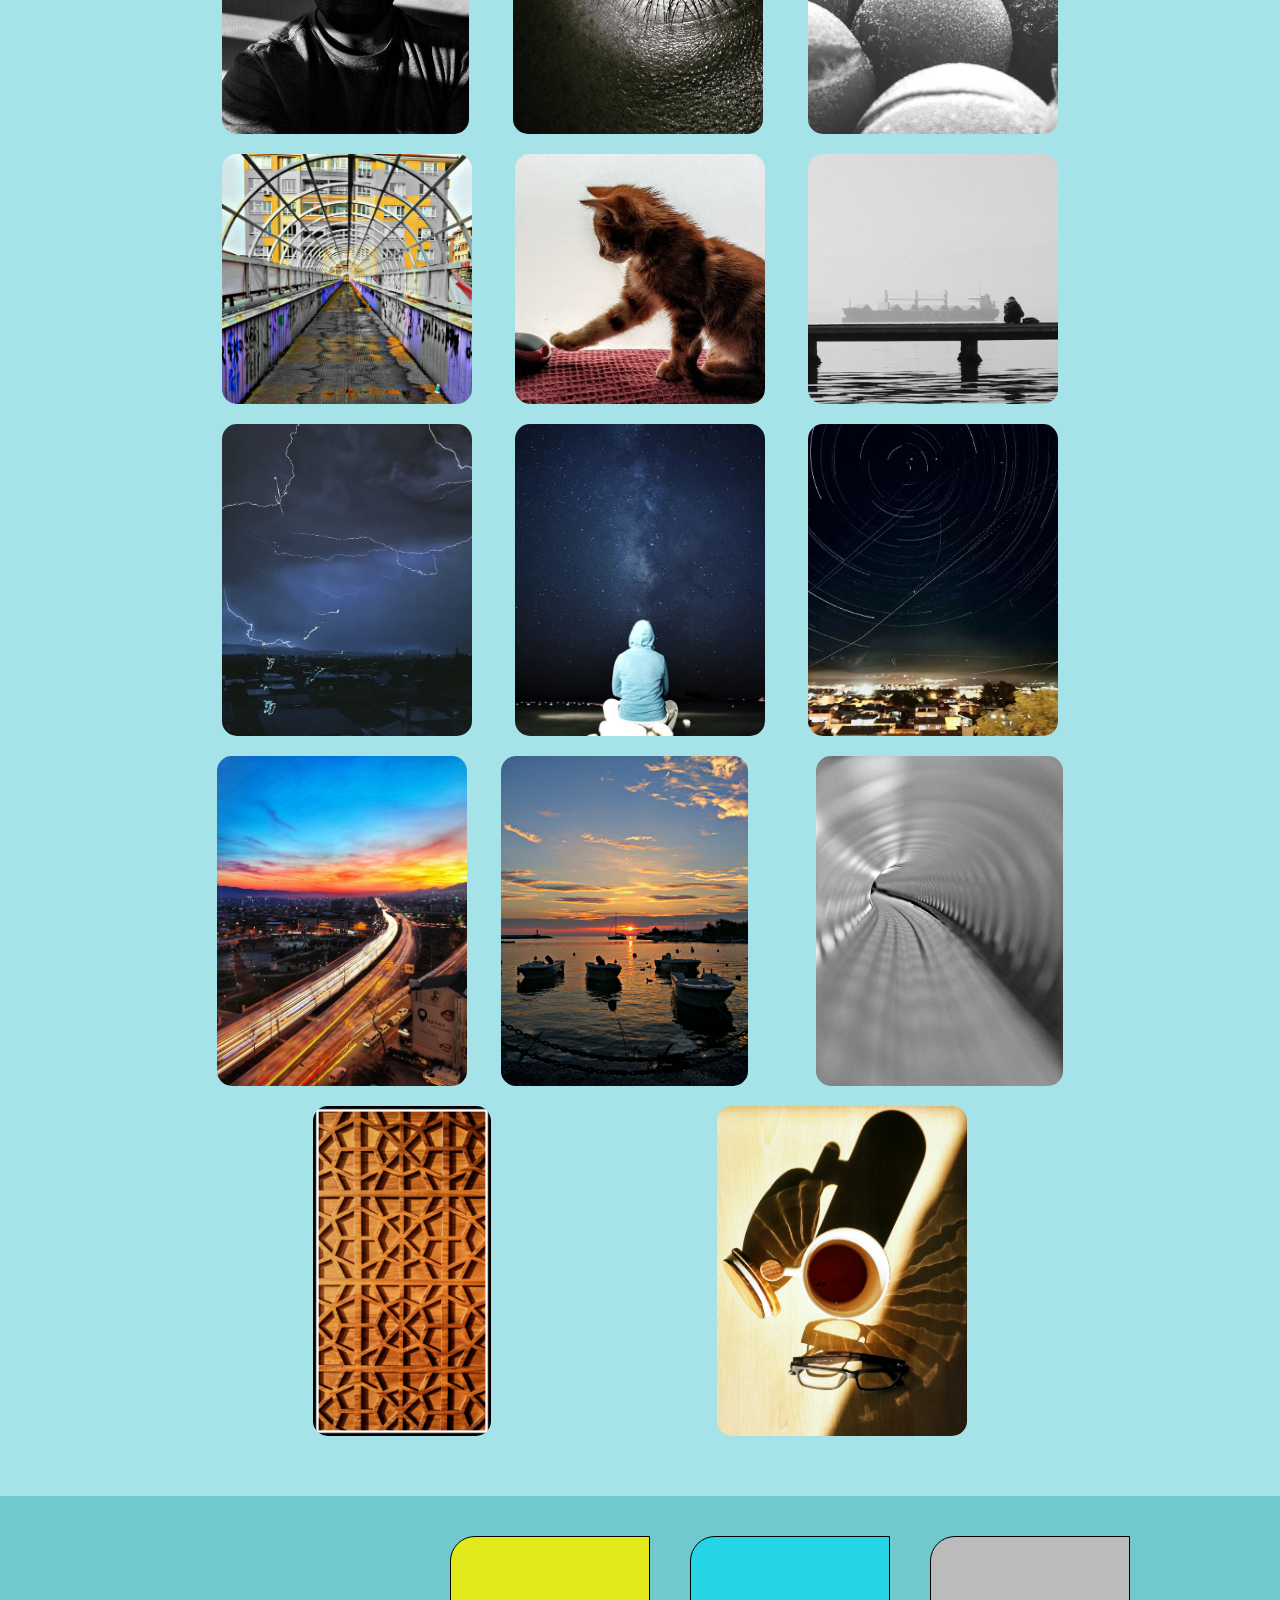
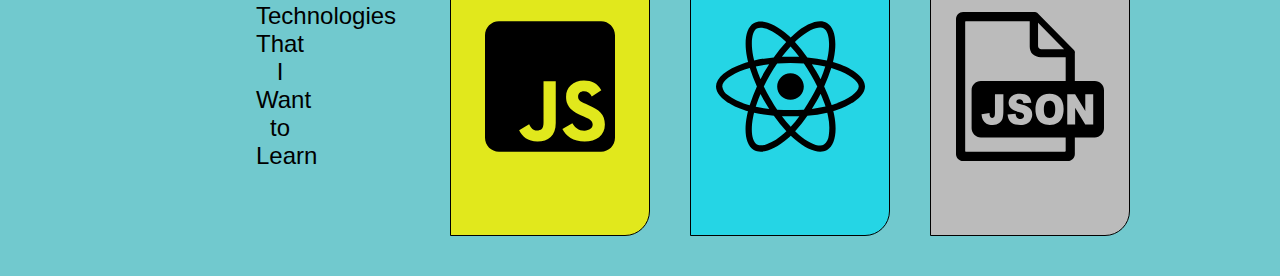
==== commit f1ad8430: "mobil uyumlu" ====
--- a/index.html
+++ b/index.html
@@ -16,10 +16,10 @@
         </div>
         <div class="nav--left">
             <ul>
-                <li><a href="#works" class="about-me">Hakkımda</a></li>
-                <li><a href="#samples" class="my-web-pages">Örnek web sayfalarım</a></li>
-                <li><a href="#photos" class="my-photos">Fotoğraflar</a></li>
-                <li><a href="#goals" class="my-goals">Hedeflerim</a></li>
+                <li><a href="#works" class="about-me">About Me</a></li>
+                <li><a href="#samples" class="my-web-pages">Web Page Samples</a></li>
+                <li><a href="#photos" class="my-photos">Photos</a></li>
+                <li><a href="#goals" class="my-goals">Goals</a></li>
 
             </ul>
         </div>
@@ -29,9 +29,9 @@
         <div id="works" class="works">
 
             <img src="images/1.jpg" alt="profile" class="profile">
-            <div class="about"><p class="about-me__text">Ben <span>Mesut ÖZTÜRK</span></p>
+            <div class="about"><p class="about-me__text">I am <span>Mesut ÖZTÜRK</span></p>
 
-                <p>FrontEnd Developer<br>Doktor<br>Fotoğrafçı<br>
+                <p>FrontEnd Developer<br>Doctor<br>Photographer<br>
 
                     </p></div>
             
@@ -54,8 +54,7 @@
                     <img src="images/stack.svg" alt="stack" class="stack-svg icon">
                 </div>
                 <div class="sample--bottom sample--bottom__stack">
-                    <p><a href="https://codepen.io/drmst/pen/zYLqzRN" class="link-text" target="_blank">İlk HTML ve CSS
-                            deneyimim</a></p>
+                    <p><a href="https://codepen.io/drmst/pen/zYLqzRN" class="link-text" target="_blank">My First HTML and CSS Experience</a></p>
                 </div>
             </div>
             <div class="sample samples__bootstrap">
@@ -63,8 +62,7 @@
                     <img src="images/bootstrap.svg" alt="bootstrap" class="bootstrap-svg icon">
                 </div>
                 <div class="sample--bottom sample--bottom__bootstrap">
-                    <p><a href="https://codepen.io/drmst/pen/YzOyZRL" class="link-text" target="_blank">Flexbox'ı ilk
-                            uyguladığım web sitesi</a></p>
+                    <p><a href="https://codepen.io/drmst/pen/YzOyZRL" class="link-text" target="_blank">The First Webpage That I Have Used Flexbox </a></p>
                 </div>
             </div>
             <div class="sample samples__grid">
@@ -72,8 +70,7 @@
                     <img src="images/grid.svg" alt="grid" class="grid-svg icon">
                 </div>
                 <div class="sample--bottom sample--bottom__grid">
-                    <p><a href="https://codepen.io/drmst/pen/WNgQpaV" class="link-text" target="_blank">Grid'i
-                            uyguladığım ilk web sitesi</a></p>
+                    <p><a href="https://codepen.io/drmst/pen/WNgQpaV" class="link-text" target="_blank">The First Webpage That I Have Used Grid</a></p>
                 </div>
             </div>
         </div>
@@ -95,7 +92,7 @@
             <img src="images/15.jpg" alt="" class="photo">
         </div>
         <div id="goals" class="goals">
-            <p class="hedefler">Öğrenmeyi planladığım teknolojiler</p>
+            <p class="hedefler">Technologies That I Want to Learn</p>
 
             <div class="goal javascript"><img src="/images/javascript.svg" alt="javascript"
                     class="goal__svg javascript"></div>
--- a/style.css
+++ b/style.css
@@ -260,8 +260,18 @@
         border-radius: 25px 0 25px 0;
     }
 
+    .photos {
+        display: flex;
+        flex-wrap: wrap;
+        background-color: #A6E3E9;
+        justify-content: space-around;
+        padding: 50px 50px;
+       
+    
+    }
+
     .photo {
-        width: 45%;
+    
         height: auto;
         display: block;
         margin: 10px;
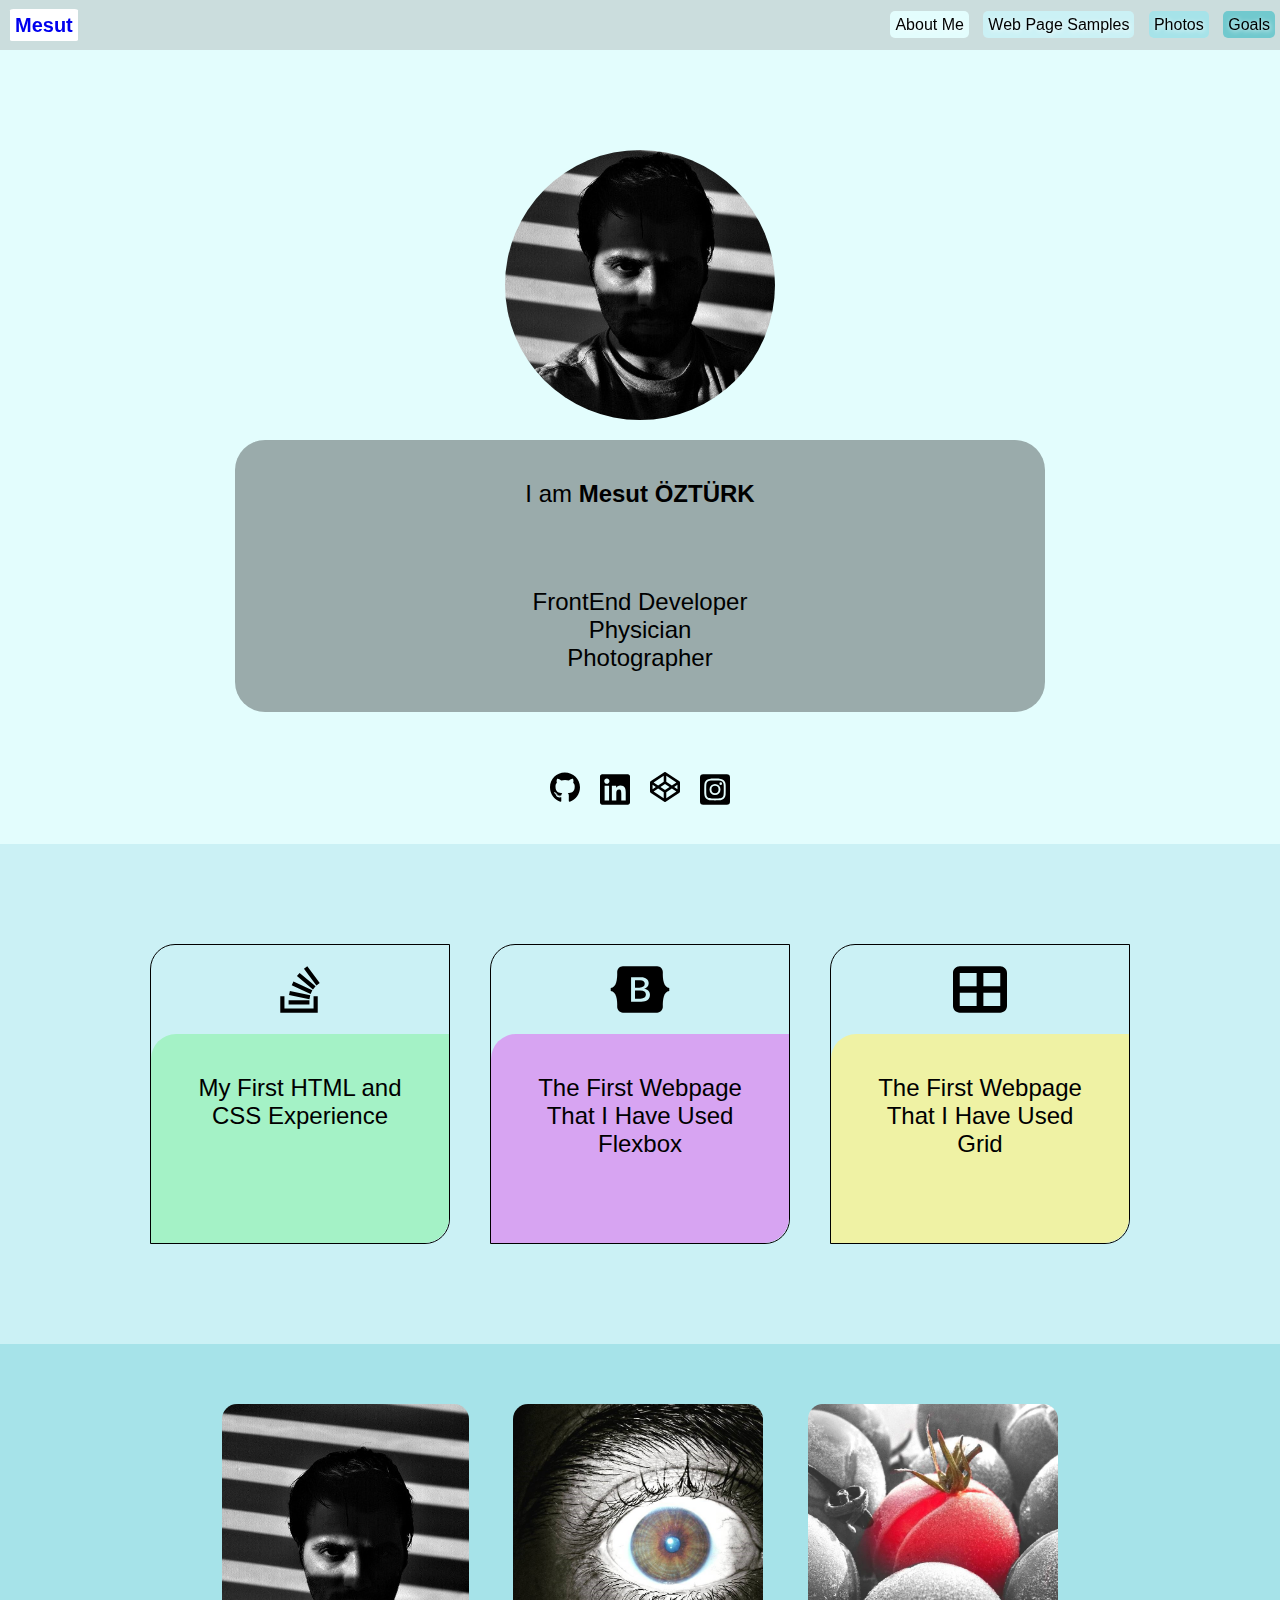
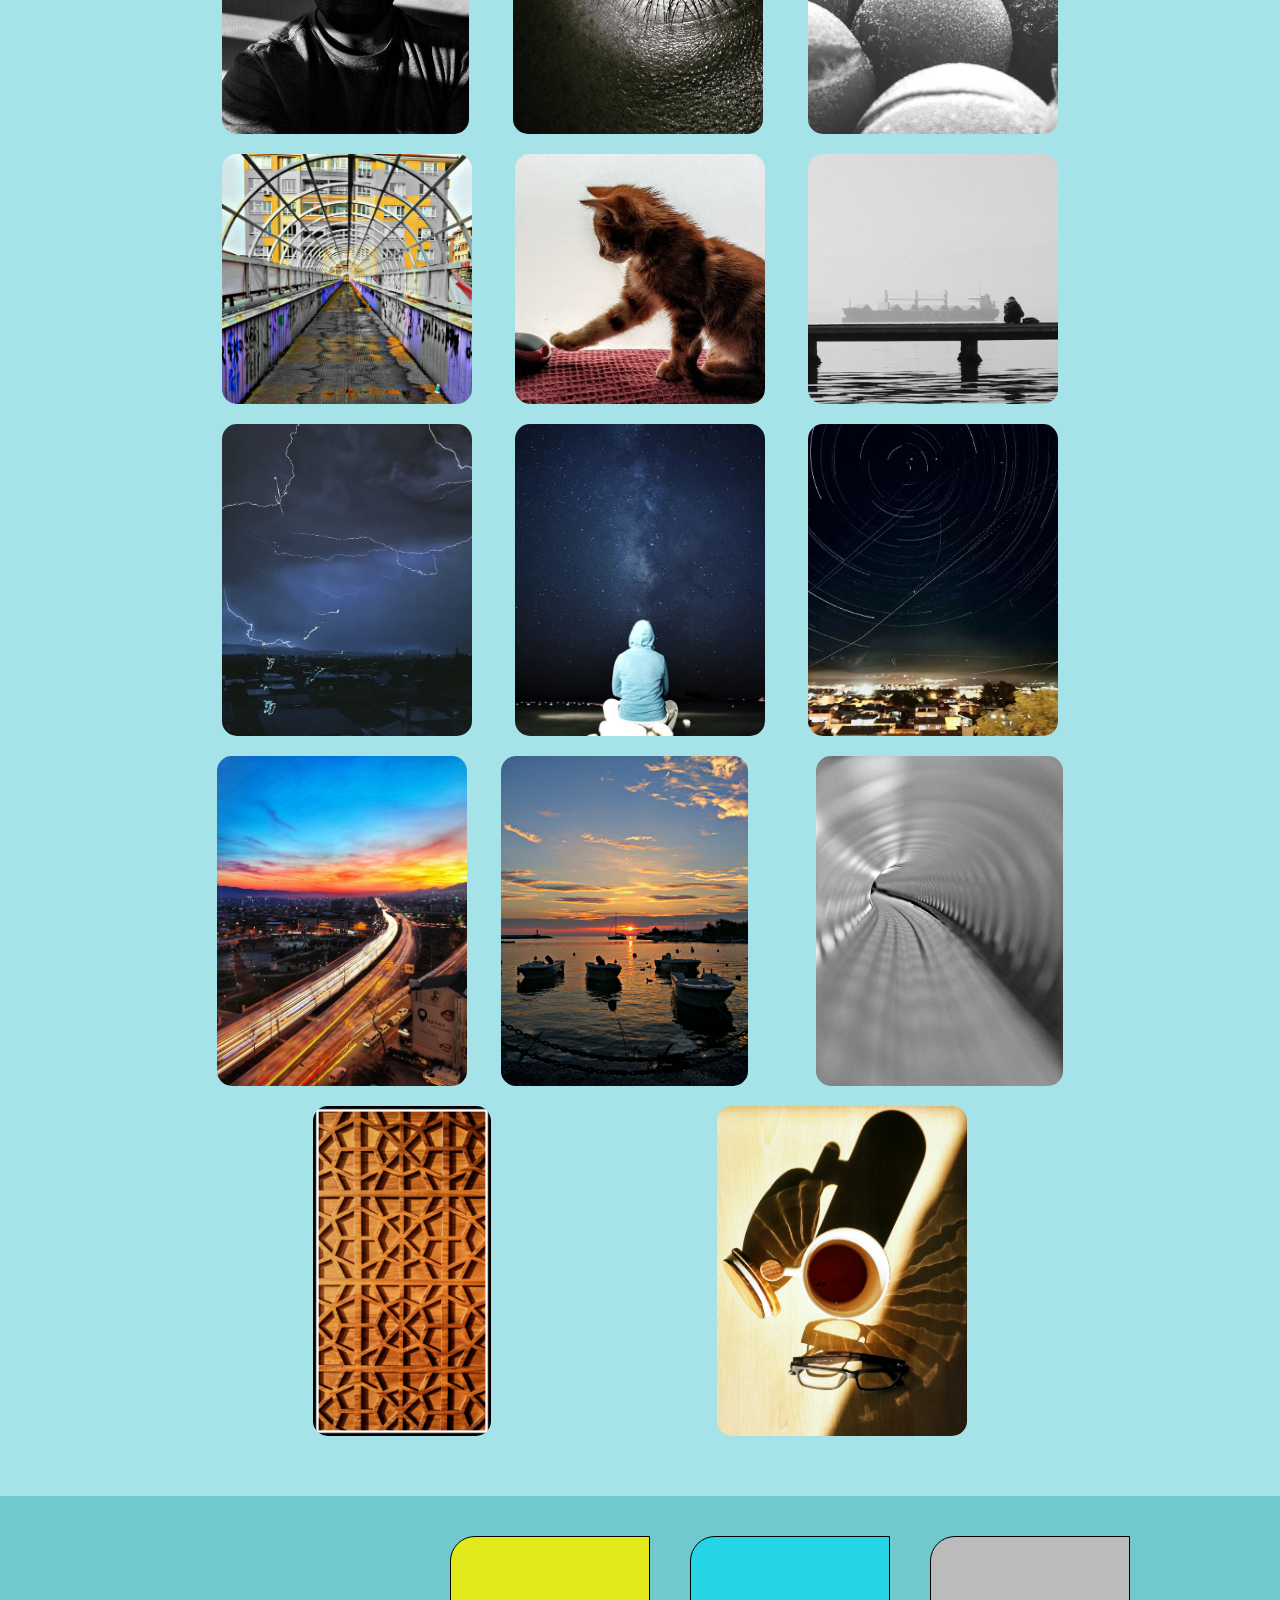
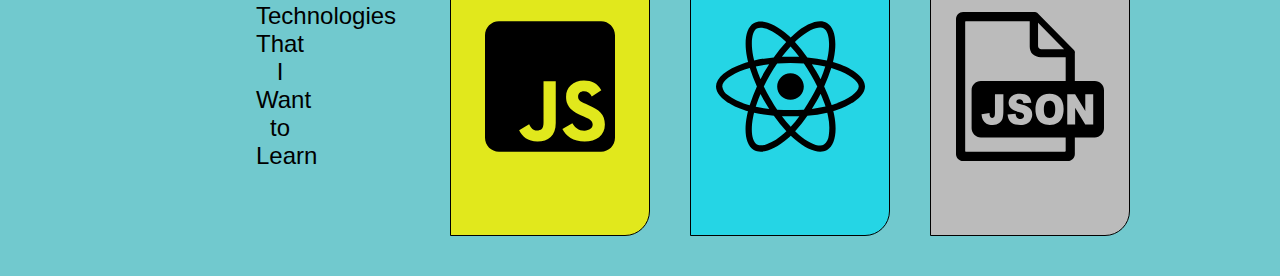
==== commit e206c43f: "navigasyon barı kaldırıldı" ====
--- a/index.html
+++ b/index.html
@@ -31,7 +31,7 @@
             <img src="images/1.jpg" alt="profile" class="profile">
             <div class="about"><p class="about-me__text">I am <span>Mesut ÖZTÜRK</span></p>
 
-                <p>FrontEnd Developer<br>Doctor<br>Photographer<br>
+                <p>FrontEnd Developer<br>Physician<br>Photographer<br>
 
                     </p></div>
             
--- a/style.css
+++ b/style.css
@@ -68,7 +68,7 @@
 }
 
 .works {
-    padding: 5% 100px  20px  100px;
+    padding: 5% 100px 20px 100px;
     background-color: #E3FDFD;
     font-size: 26px;
     display: flex;
@@ -97,7 +97,7 @@
 }
 
 .profile {
-    
+
     margin-top: 8%;
     border-radius: 50%;
     height: 30vh;
@@ -186,7 +186,7 @@
     background-color: #A6E3E9;
     justify-content: space-around;
     padding: 50px 200px;
-   
+
 
 }
 
@@ -227,7 +227,7 @@
 
 .hedefler {
     font-size: 24px;
-    max-width:300px;
+    max-width: 300px;
 }
 
 .goal__svg {
@@ -266,12 +266,12 @@
         background-color: #A6E3E9;
         justify-content: space-around;
         padding: 50px 50px;
-       
-    
+
+
     }
 
     .photo {
-    
+
         height: auto;
         display: block;
         margin: 10px;
@@ -294,4 +294,21 @@
         justify-content: center;
         align-items: center;
     }
-}
+
+    @media screen and (max-width:500px) {
+
+        .navigation {
+            display: none;
+    }
+
+    .works {
+        padding: 5% 20px 20px 20px;
+        background-color: #E3FDFD;
+        font-size: 26px;
+        display: flex;
+        align-items: center;
+        justify-content: center;
+        flex-direction: column;
+    }
+    
+}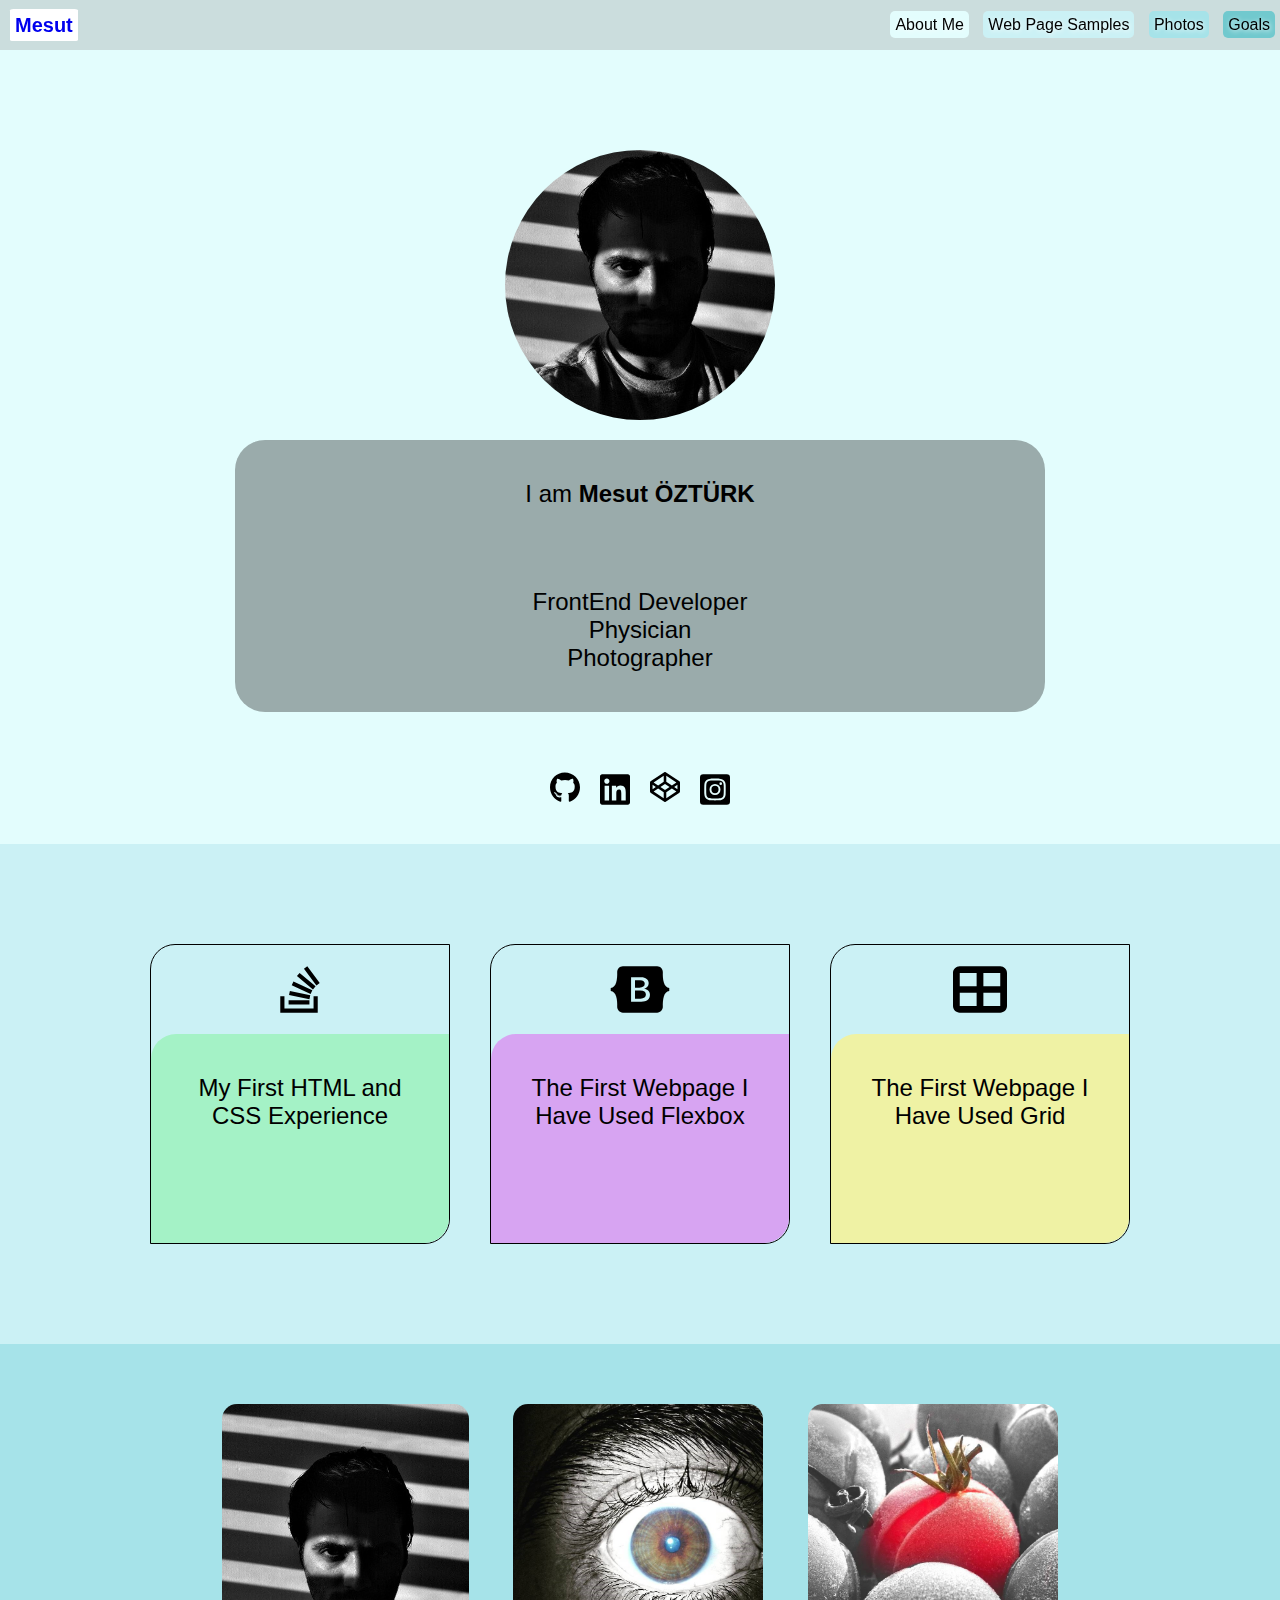
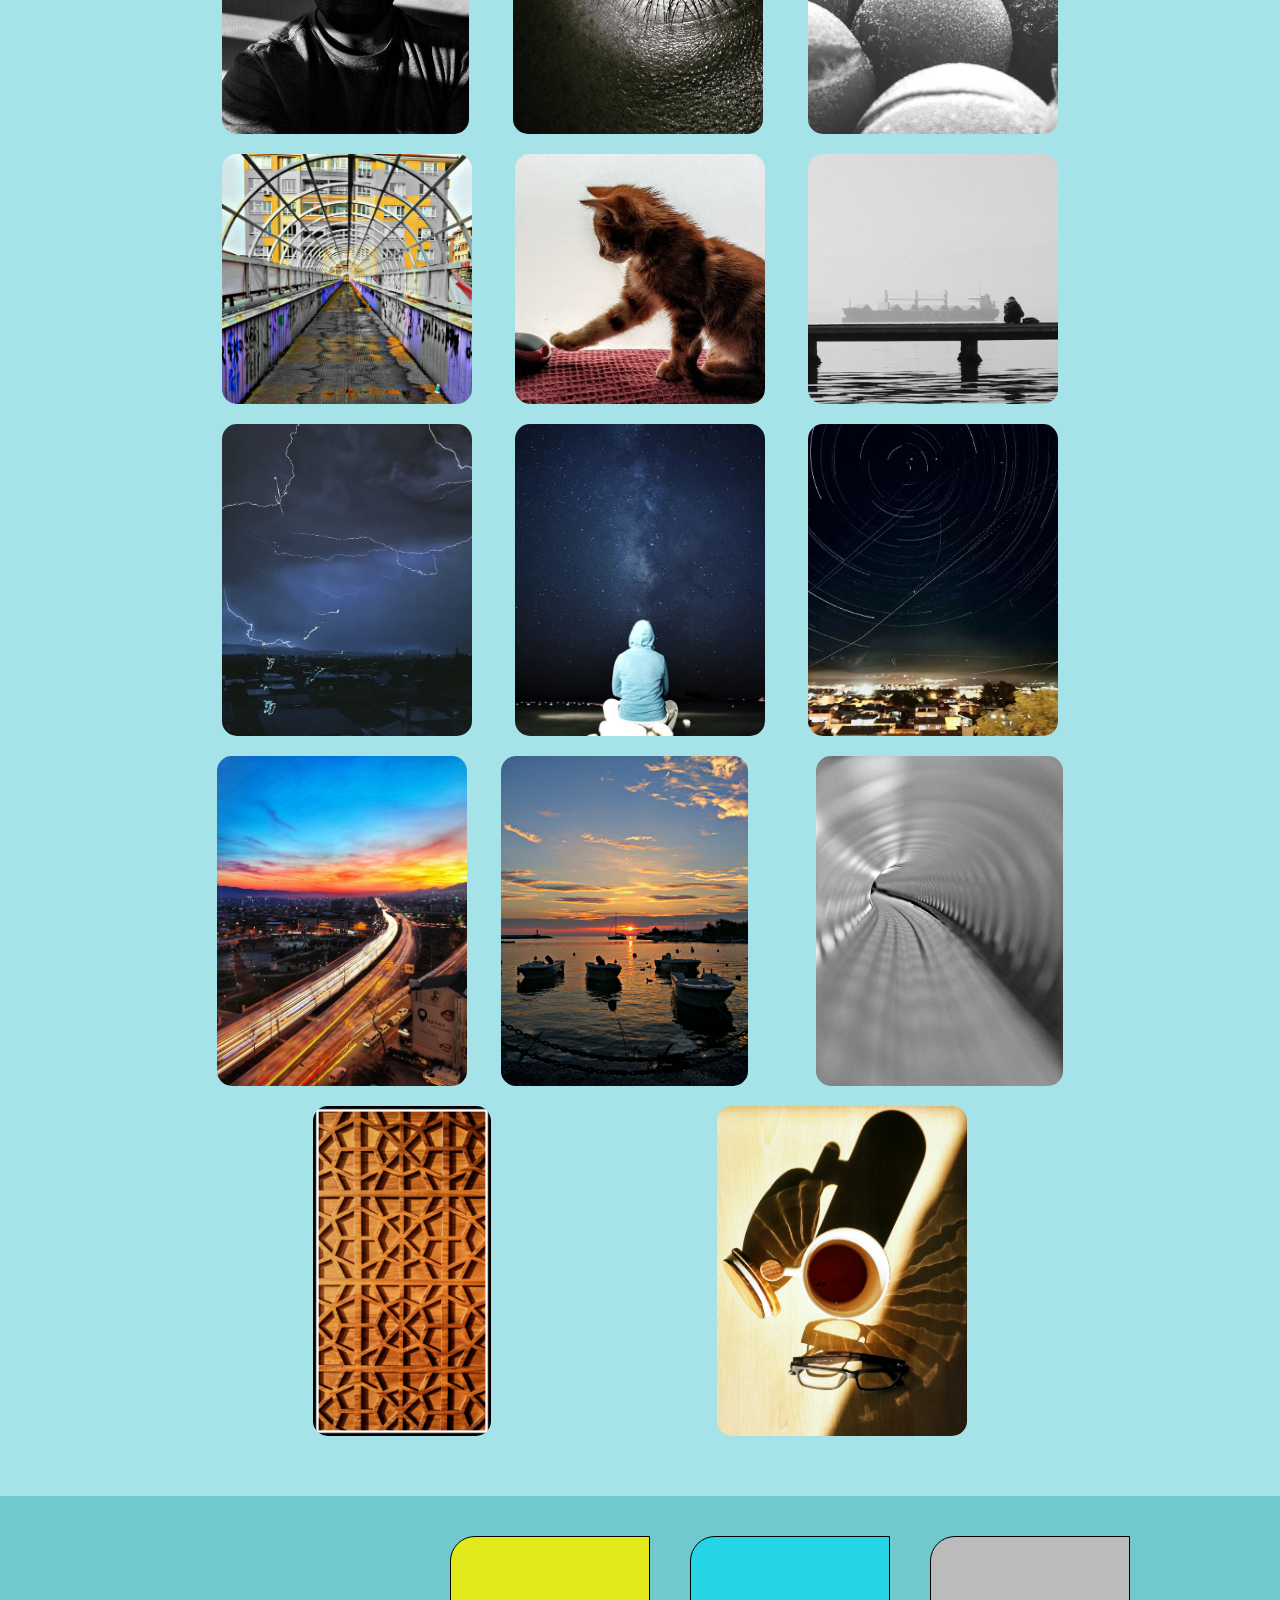
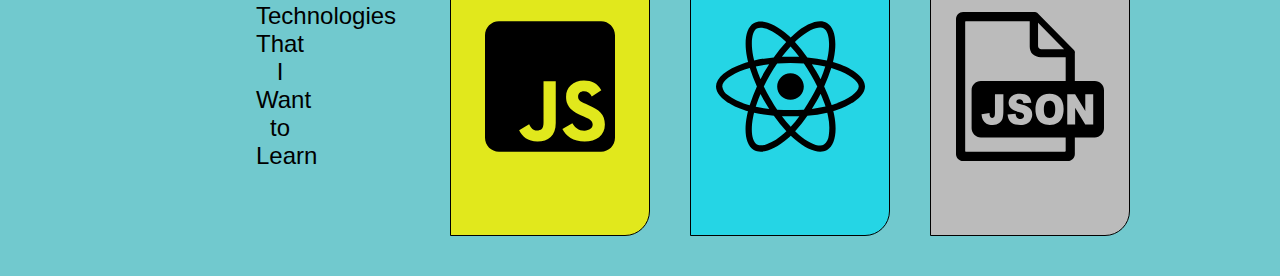
==== commit 9d065612: "Update index.html" ====
--- a/index.html
+++ b/index.html
@@ -62,7 +62,7 @@
                     <img src="images/bootstrap.svg" alt="bootstrap" class="bootstrap-svg icon">
                 </div>
                 <div class="sample--bottom sample--bottom__bootstrap">
-                    <p><a href="https://codepen.io/drmst/pen/YzOyZRL" class="link-text" target="_blank">The First Webpage That I Have Used Flexbox </a></p>
+                    <p><a href="https://codepen.io/drmst/pen/YzOyZRL" class="link-text" target="_blank">The First Webpage I Have Used Flexbox </a></p>
                 </div>
             </div>
             <div class="sample samples__grid">
@@ -70,7 +70,7 @@
                     <img src="images/grid.svg" alt="grid" class="grid-svg icon">
                 </div>
                 <div class="sample--bottom sample--bottom__grid">
-                    <p><a href="https://codepen.io/drmst/pen/WNgQpaV" class="link-text" target="_blank">The First Webpage That I Have Used Grid</a></p>
+                    <p><a href="https://codepen.io/drmst/pen/WNgQpaV" class="link-text" target="_blank">The First Webpage I Have Used Grid</a></p>
                 </div>
             </div>
         </div>
